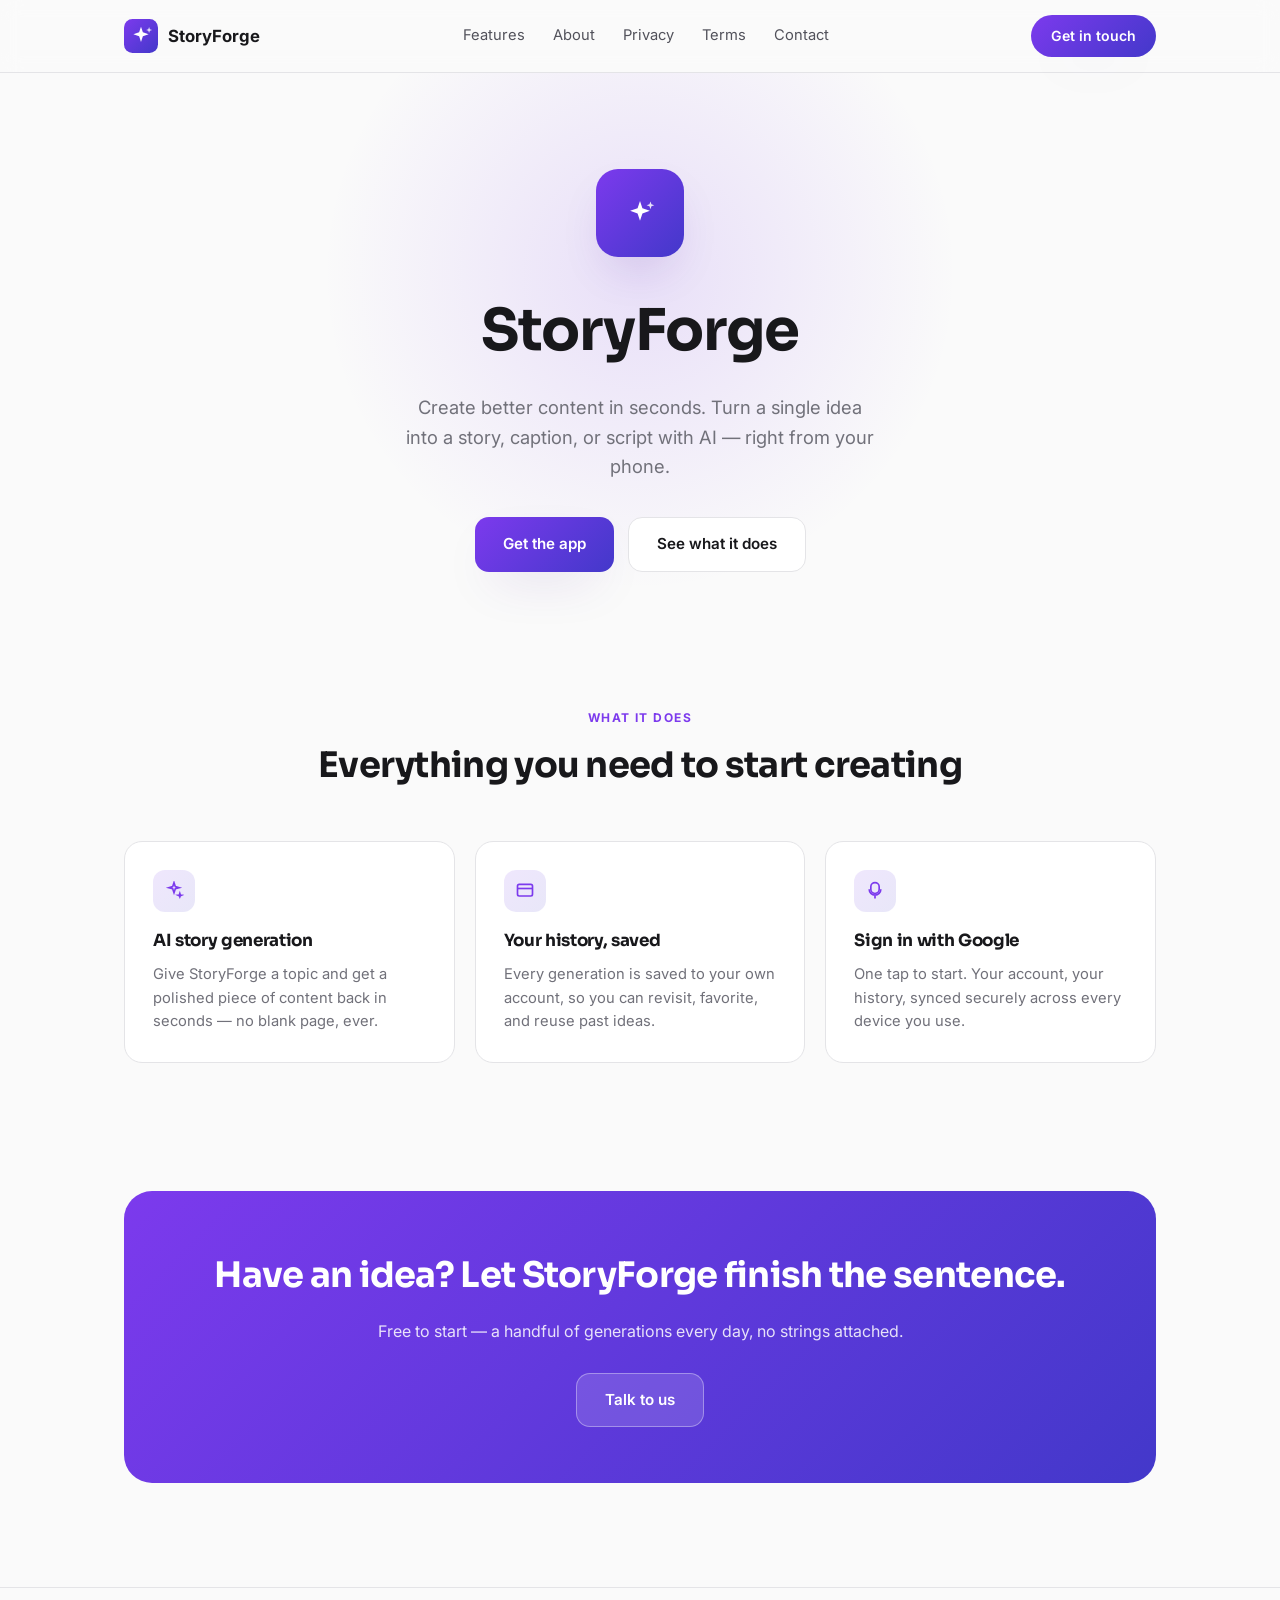
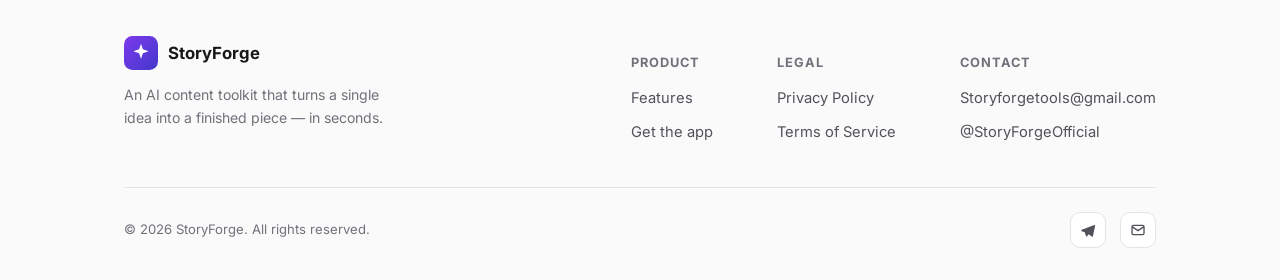
==== index.html @ c4079392 "Add files via upload" ====
<!DOCTYPE html>
<html lang="en">
<head>
<meta charset="UTF-8">
<meta name="viewport" content="width=device-width, initial-scale=1.0">
<title>StoryForge — Create better content in seconds</title>
<meta name="description" content="StoryForge is an AI-powered content toolkit. Generate stories, captions and ideas in seconds — sign in with Google and start creating.">
<link rel="icon" href="data:image/svg+xml,<svg xmlns=%22http://www.w3.org/2000/svg%22 viewBox=%220 0 24 24%22><rect width=%2224%22 height=%2224%22 rx=%226%22 fill=%22%237c3aed%22/></svg>">
<link rel="preconnect" href="https://fonts.googleapis.com">
<link href="https://fonts.googleapis.com/css2?family=Sora:wght@600;700;800&family=Inter:wght@400;500;600;700&display=swap" rel="stylesheet">
<link rel="stylesheet" href="style.css">
</head>
<body>

<nav class="nav">
  <div class="wrap">
    <a href="index.html" class="brand">
      <svg class="mark" viewBox="0 0 40 40" fill="none">
        <rect width="40" height="40" rx="10" fill="url(#g1)"/>
        <path d="M20 9l2.2 6.6L29 18l-6.8 2.4L20 27l-2.2-6.6L11 18l6.8-2.4L20 9z" fill="#fff"/>
        <path d="M29.5 9.5l.9 2.6 2.6.9-2.6.9-.9 2.6-.9-2.6-2.6-.9 2.6-.9.9-2.6z" fill="#fff" opacity="0.85"/>
        <defs>
          <linearGradient id="g1" x1="0" y1="0" x2="40" y2="40" gradientUnits="userSpaceOnUse">
            <stop stop-color="#7c3aed"/>
            <stop offset="1" stop-color="#4338ca"/>
          </linearGradient>
        </defs>
      </svg>
      StoryForge
    </a>
    <div class="nav-links">
      <a href="index.html#features">Features</a>
      <a href="index.html#about">About</a>
      <a href="privacy.html">Privacy</a>
      <a href="terms.html">Terms</a>
      <a href="contact.html">Contact</a>
    </div>
    <a href="contact.html" class="nav-cta">Get in touch</a>
  </div>
</nav>

<header class="hero">
  <div class="wrap">
    <div class="mark-hero">
      <svg viewBox="0 0 40 40" fill="none">
        <path d="M20 9l2.2 6.6L29 18l-6.8 2.4L20 27l-2.2-6.6L11 18l6.8-2.4L20 9z" fill="#fff"/>
        <path d="M29.5 9.5l.9 2.6 2.6.9-2.6.9-.9 2.6-.9-2.6-2.6-.9 2.6-.9.9-2.6z" fill="#fff" opacity="0.85"/>
      </svg>
    </div>
    <h1>StoryForge</h1>
    <p class="tagline">Create better content in seconds. Turn a single idea into a story, caption, or script with AI — right from your phone.</p>
    <div class="hero-actions">
      <a href="contact.html" class="btn btn-primary">Get the app</a>
      <a href="index.html#features" class="btn btn-ghost">See what it does</a>
    </div>
  </div>
</header>

<section class="section" id="features">
  <div class="wrap">
    <span class="section-label">What it does</span>
    <h2>Everything you need to start creating</h2>
    <div class="grid">
      <div class="card">
        <div class="icon">
          <svg width="20" height="20" viewBox="0 0 24 24" fill="none" stroke="currentColor" stroke-width="2"><path d="M12 2l1.6 4.8L18 8l-4.4 1.2L12 14l-1.6-4.8L6 8l4.4-1.2L12 2z"/><path d="M19 15l.6 1.8L21 17l-1.4.6L19 19l-.6-1.4L17 17l1.4-.2L19 15z"/></svg>
        </div>
        <h3>AI story generation</h3>
        <p>Give StoryForge a topic and get a polished piece of content back in seconds — no blank page, ever.</p>
      </div>
      <div class="card">
        <div class="icon">
          <svg width="20" height="20" viewBox="0 0 24 24" fill="none" stroke="currentColor" stroke-width="2"><rect x="3" y="4" width="18" height="14" rx="2"/><path d="M3 9h18"/></svg>
        </div>
        <h3>Your history, saved</h3>
        <p>Every generation is saved to your own account, so you can revisit, favorite, and reuse past ideas.</p>
      </div>
      <div class="card">
        <div class="icon">
          <svg width="20" height="20" viewBox="0 0 24 24" fill="none" stroke="currentColor" stroke-width="2"><path d="M12 2a5 5 0 015 5v3a5 5 0 01-10 0V7a5 5 0 015-5z"/><path d="M19 10a7 7 0 01-14 0M12 21v-4"/></svg>
        </div>
        <h3>Sign in with Google</h3>
        <p>One tap to start. Your account, your history, synced securely across every device you use.</p>
      </div>
    </div>
  </div>
</section>

<section class="section" id="about">
  <div class="wrap">
    <div class="cta-band">
      <h2>Have an idea? Let StoryForge finish the sentence.</h2>
      <p>Free to start — a handful of generations every day, no strings attached.</p>
      <a href="contact.html" class="btn btn-ghost">Talk to us</a>
    </div>
  </div>
</section>

<footer>
  <div class="wrap">
    <div class="footer-grid">
      <div class="footer-brand">
        <a href="index.html" class="brand">
          <svg class="mark" viewBox="0 0 40 40" fill="none">
            <rect width="40" height="40" rx="10" fill="url(#g2)"/>
            <path d="M20 9l2.2 6.6L29 18l-6.8 2.4L20 27l-2.2-6.6L11 18l6.8-2.4L20 9z" fill="#fff"/>
            <defs>
              <linearGradient id="g2" x1="0" y1="0" x2="40" y2="40" gradientUnits="userSpaceOnUse">
                <stop stop-color="#7c3aed"/>
                <stop offset="1" stop-color="#4338ca"/>
              </linearGradient>
            </defs>
          </svg>
          StoryForge
        </a>
        <p>An AI content toolkit that turns a single idea into a finished piece — in seconds.</p>
      </div>
      <div class="footer-links">
        <div class="footer-col">
          <h4>Product</h4>
          <a href="index.html#features">Features</a>
          <a href="contact.html">Get the app</a>
        </div>
        <div class="footer-col">
          <h4>Legal</h4>
          <a href="privacy.html">Privacy Policy</a>
          <a href="terms.html">Terms of Service</a>
        </div>
        <div class="footer-col">
          <h4>Contact</h4>
          <a href="mailto:Storyforgetools@gmail.com">Storyforgetools@gmail.com</a>
          <a href="https://t.me/StoryForgeOfficial" target="_blank" rel="noopener">@StoryForgeOfficial</a>
        </div>
      </div>
    </div>
    <div class="footer-bottom">
      <span>© 2026 StoryForge. All rights reserved.</span>
      <div class="socials">
        <a href="https://t.me/StoryForgeOfficial" target="_blank" rel="noopener" aria-label="Telegram">
          <svg width="16" height="16" viewBox="0 0 24 24" fill="currentColor"><path d="M21.5 4.5l-19 7.3c-.9.35-.88 1.65.03 1.96l4.6 1.55 1.8 5.7c.24.75 1.2.95 1.7.35l2.4-2.85 4.55 3.35c.7.5 1.7.13 1.9-.72l3.1-15.1c.2-1-.9-1.8-1.98-1.4z"/></svg>
        </a>
        <a href="mailto:Storyforgetools@gmail.com" aria-label="Email">
          <svg width="16" height="16" viewBox="0 0 24 24" fill="none" stroke="currentColor" stroke-width="2"><rect x="3" y="5" width="18" height="14" rx="2"/><path d="M3 7l9 6 9-6"/></svg>
        </a>
      </div>
    </div>
  </div>
</footer>

</body>
</html>
---- style.css ----
:root {
  --violet-600: #7c3aed;
  --violet-500: #8b5cf6;
  --indigo-700: #4338ca;
  --ink: #18181b;
  --ink-soft: #52525b;
  --muted: #71717a;
  --bg: #fafafa;
  --card: #ffffff;
  --line: #e4e4e7;
  --gradient: linear-gradient(135deg, var(--violet-600) 0%, var(--indigo-700) 100%);
  --radius-lg: 28px;
  --radius-md: 18px;
  --radius-sm: 12px;
  --shadow: 0 20px 50px -20px rgba(76, 29, 149, 0.25);
}

* { box-sizing: border-box; }

html { scroll-behavior: smooth; }

body {
  margin: 0;
  background: var(--bg);
  color: var(--ink);
  font-family: 'Inter', -apple-system, BlinkMacSystemFont, sans-serif;
  line-height: 1.6;
  -webkit-font-smoothing: antialiased;
}

h1, h2, h3, .display {
  font-family: 'Sora', 'Inter', sans-serif;
  font-weight: 700;
  letter-spacing: -0.02em;
  margin: 0;
}

a { color: inherit; text-decoration: none; }

img, svg { display: block; max-width: 100%; }

.wrap {
  max-width: 1080px;
  margin: 0 auto;
  padding: 0 24px;
}

/* Nav */
.nav {
  position: sticky;
  top: 0;
  z-index: 50;
  background: rgba(250, 250, 250, 0.82);
  backdrop-filter: blur(10px);
  border-bottom: 1px solid var(--line);
}
.nav .wrap {
  display: flex;
  align-items: center;
  justify-content: space-between;
  height: 72px;
}
.brand {
  display: flex;
  align-items: center;
  gap: 10px;
  font-weight: 700;
  font-size: 1.05rem;
}
.brand .mark { width: 34px; height: 34px; }
.nav-links {
  display: flex;
  gap: 28px;
  font-size: 0.92rem;
  color: var(--ink-soft);
}
.nav-links a:hover { color: var(--violet-600); }
.nav-cta {
  padding: 10px 20px;
  border-radius: 999px;
  background: var(--gradient);
  color: #fff !important;
  font-size: 0.88rem;
  font-weight: 600;
  box-shadow: var(--shadow);
  transition: transform 0.2s ease;
}
.nav-cta:hover { transform: translateY(-1px); }

.menu-toggle { display: none; }

/* Hero */
.hero {
  padding: 96px 0 72px;
  text-align: center;
  position: relative;
  overflow: hidden;
}
.hero::before {
  content: "";
  position: absolute;
  top: -120px;
  left: 50%;
  transform: translateX(-50%);
  width: 640px;
  height: 640px;
  background: radial-gradient(circle, rgba(124,58,237,0.14) 0%, rgba(124,58,237,0) 70%);
  z-index: -1;
}
.mark-hero {
  width: 88px;
  height: 88px;
  margin: 0 auto 28px;
  border-radius: 22px;
  background: var(--gradient);
  display: flex;
  align-items: center;
  justify-content: center;
  box-shadow: var(--shadow);
  animation: float 5s ease-in-out infinite;
}
@keyframes float {
  0%, 100% { transform: translateY(0); }
  50% { transform: translateY(-8px); }
}
.mark-hero svg { width: 44px; height: 44px; }

.hero h1 {
  font-size: clamp(2.4rem, 5vw, 3.6rem);
  margin-bottom: 16px;
}
.hero .tagline {
  color: var(--muted);
  font-size: 1.15rem;
  max-width: 480px;
  margin: 0 auto 36px;
}
.hero-actions {
  display: flex;
  gap: 14px;
  justify-content: center;
  flex-wrap: wrap;
}
.btn {
  padding: 14px 28px;
  border-radius: 14px;
  font-weight: 600;
  font-size: 0.95rem;
  display: inline-flex;
  align-items: center;
  gap: 8px;
  transition: transform 0.2s ease, box-shadow 0.2s ease;
}
.btn-primary {
  background: var(--gradient);
  color: #fff;
  box-shadow: var(--shadow);
}
.btn-primary:hover { transform: translateY(-2px); }
.btn-ghost {
  background: var(--card);
  border: 1px solid var(--line);
  color: var(--ink);
}
.btn-ghost:hover { border-color: var(--violet-500); color: var(--violet-600); }

/* Features */
.section { padding: 64px 0; }
.section-label {
  text-transform: uppercase;
  letter-spacing: 0.12em;
  font-size: 0.75rem;
  color: var(--violet-600);
  font-weight: 700;
  margin-bottom: 10px;
  display: block;
  text-align: center;
}
.section h2 {
  text-align: center;
  font-size: clamp(1.6rem, 3vw, 2.2rem);
  margin-bottom: 48px;
}
.grid {
  display: grid;
  grid-template-columns: repeat(3, 1fr);
  gap: 20px;
}
.card {
  background: var(--card);
  border: 1px solid var(--line);
  border-radius: var(--radius-md);
  padding: 28px;
  transition: transform 0.25s ease, box-shadow 0.25s ease;
}
.card:hover {
  transform: translateY(-4px);
  box-shadow: var(--shadow);
}
.card .icon {
  width: 42px;
  height: 42px;
  border-radius: 12px;
  background: linear-gradient(135deg, rgba(124,58,237,0.12), rgba(67,56,202,0.12));
  display: flex;
  align-items: center;
  justify-content: center;
  margin-bottom: 16px;
  color: var(--violet-600);
}
.card h3 { font-size: 1.05rem; margin-bottom: 8px; }
.card p { color: var(--muted); font-size: 0.92rem; margin: 0; }

/* CTA band */
.cta-band {
  background: var(--gradient);
  border-radius: var(--radius-lg);
  padding: 56px 40px;
  text-align: center;
  color: #fff;
  margin: 0 auto;
}
.cta-band h2 { color: #fff; margin-bottom: 12px; }
.cta-band p { color: rgba(255,255,255,0.85); margin-bottom: 28px; }
.cta-band .btn-ghost {
  background: rgba(255,255,255,0.14);
  border: 1px solid rgba(255,255,255,0.35);
  color: #fff;
}
.cta-band .btn-ghost:hover { border-color: #fff; color: #fff; }

/* Footer */
footer {
  border-top: 1px solid var(--line);
  padding: 48px 0 32px;
  margin-top: 40px;
}
.footer-grid {
  display: flex;
  justify-content: space-between;
  flex-wrap: wrap;
  gap: 32px;
  margin-bottom: 32px;
}
.footer-brand .brand { margin-bottom: 10px; }
.footer-brand p { color: var(--muted); font-size: 0.88rem; max-width: 280px; }
.footer-links {
  display: flex;
  gap: 64px;
  flex-wrap: wrap;
}
.footer-col h4 {
  font-size: 0.8rem;
  text-transform: uppercase;
  letter-spacing: 0.08em;
  color: var(--muted);
  margin-bottom: 14px;
}
.footer-col a {
  display: block;
  font-size: 0.92rem;
  color: var(--ink-soft);
  margin-bottom: 10px;
}
.footer-col a:hover { color: var(--violet-600); }
.footer-bottom {
  display: flex;
  justify-content: space-between;
  align-items: center;
  flex-wrap: wrap;
  gap: 12px;
  padding-top: 24px;
  border-top: 1px solid var(--line);
  font-size: 0.82rem;
  color: var(--muted);
}
.socials { display: flex; gap: 14px; }
.socials a {
  width: 36px;
  height: 36px;
  border-radius: 10px;
  background: var(--card);
  border: 1px solid var(--line);
  display: flex;
  align-items: center;
  justify-content: center;
  color: var(--ink-soft);
}
.socials a:hover { color: var(--violet-600); border-color: var(--violet-500); }

/* Legal pages */
.legal {
  max-width: 760px;
  margin: 0 auto;
  padding: 64px 24px 96px;
}
.legal .eyebrow {
  color: var(--violet-600);
  font-weight: 700;
  font-size: 0.8rem;
  text-transform: uppercase;
  letter-spacing: 0.1em;
}
.legal h1 { margin: 12px 0 6px; font-size: 2.1rem; }
.legal .updated { color: var(--muted); font-size: 0.88rem; margin-bottom: 40px; }
.legal h2 {
  font-size: 1.15rem;
  margin-top: 40px;
  margin-bottom: 12px;
  text-align: left;
}
.legal p, .legal li { color: var(--ink-soft); font-size: 0.96rem; }
.legal ul { padding-left: 20px; }
.legal li { margin-bottom: 8px; }
.legal a.inline { color: var(--violet-600); font-weight: 600; }
.legal a.inline:hover { text-decoration: underline; }

/* Contact page */
.contact-grid {
  display: grid;
  grid-template-columns: repeat(2, 1fr);
  gap: 20px;
  max-width: 640px;
  margin: 0 auto;
}
.contact-card {
  background: var(--card);
  border: 1px solid var(--line);
  border-radius: var(--radius-md);
  padding: 32px 24px;
  text-align: center;
  transition: transform 0.25s ease, box-shadow 0.25s ease;
}
.contact-card:hover { transform: translateY(-4px); box-shadow: var(--shadow); }
.contact-card .icon {
  width: 52px; height: 52px;
  margin: 0 auto 16px;
  border-radius: 14px;
  background: var(--gradient);
  display: flex; align-items: center; justify-content: center;
  color: #fff;
}
.contact-card h3 { margin-bottom: 6px; font-size: 1rem; }
.contact-card p { color: var(--muted); font-size: 0.88rem; margin-bottom: 4px; }

@media (max-width: 860px) {
  .grid { grid-template-columns: 1fr; }
  .nav-links { display: none; }
  .footer-grid { flex-direction: column; }
  .contact-grid { grid-template-columns: 1fr; }
}
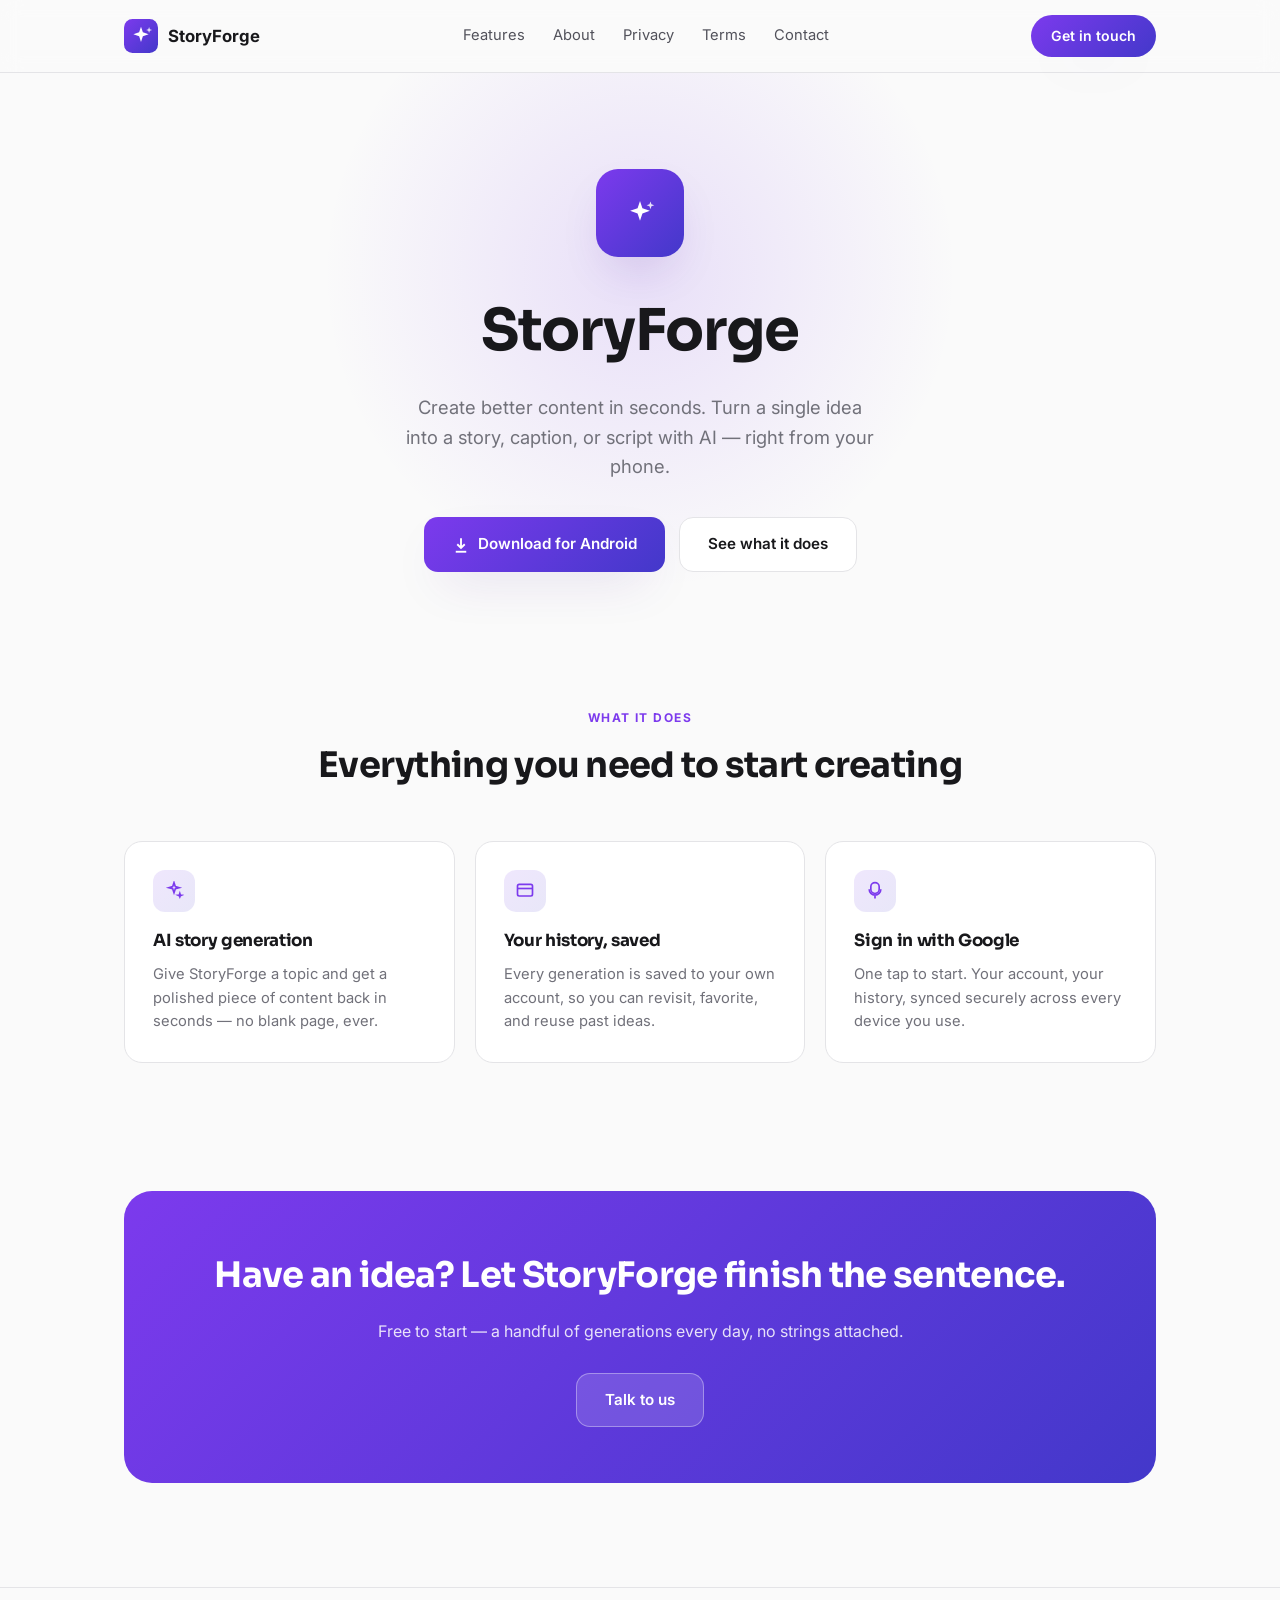
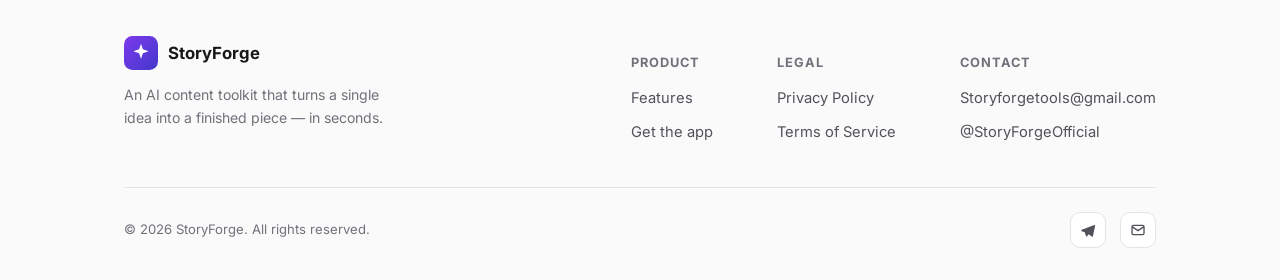
==== commit fa439b55: "Update download link for Android app" ====
--- a/index.html
+++ b/index.html
@@ -50,7 +50,10 @@
     <h1>StoryForge</h1>
     <p class="tagline">Create better content in seconds. Turn a single idea into a story, caption, or script with AI — right from your phone.</p>
     <div class="hero-actions">
-      <a href="contact.html" class="btn btn-primary">Get the app</a>
+      <a href="https://github.com/soomple/storyforge/releases/download/v1.0/StoryForge.apk" class="btn btn-primary" download>
+        <svg width="18" height="18" viewBox="0 0 24 24" fill="none" stroke="currentColor" stroke-width="2.5"><path d="M12 3v13M7 11l5 5 5-5"/><path d="M5 21h14"/></svg>
+        Download for Android
+      </a>
       <a href="index.html#features" class="btn btn-ghost">See what it does</a>
     </div>
   </div>
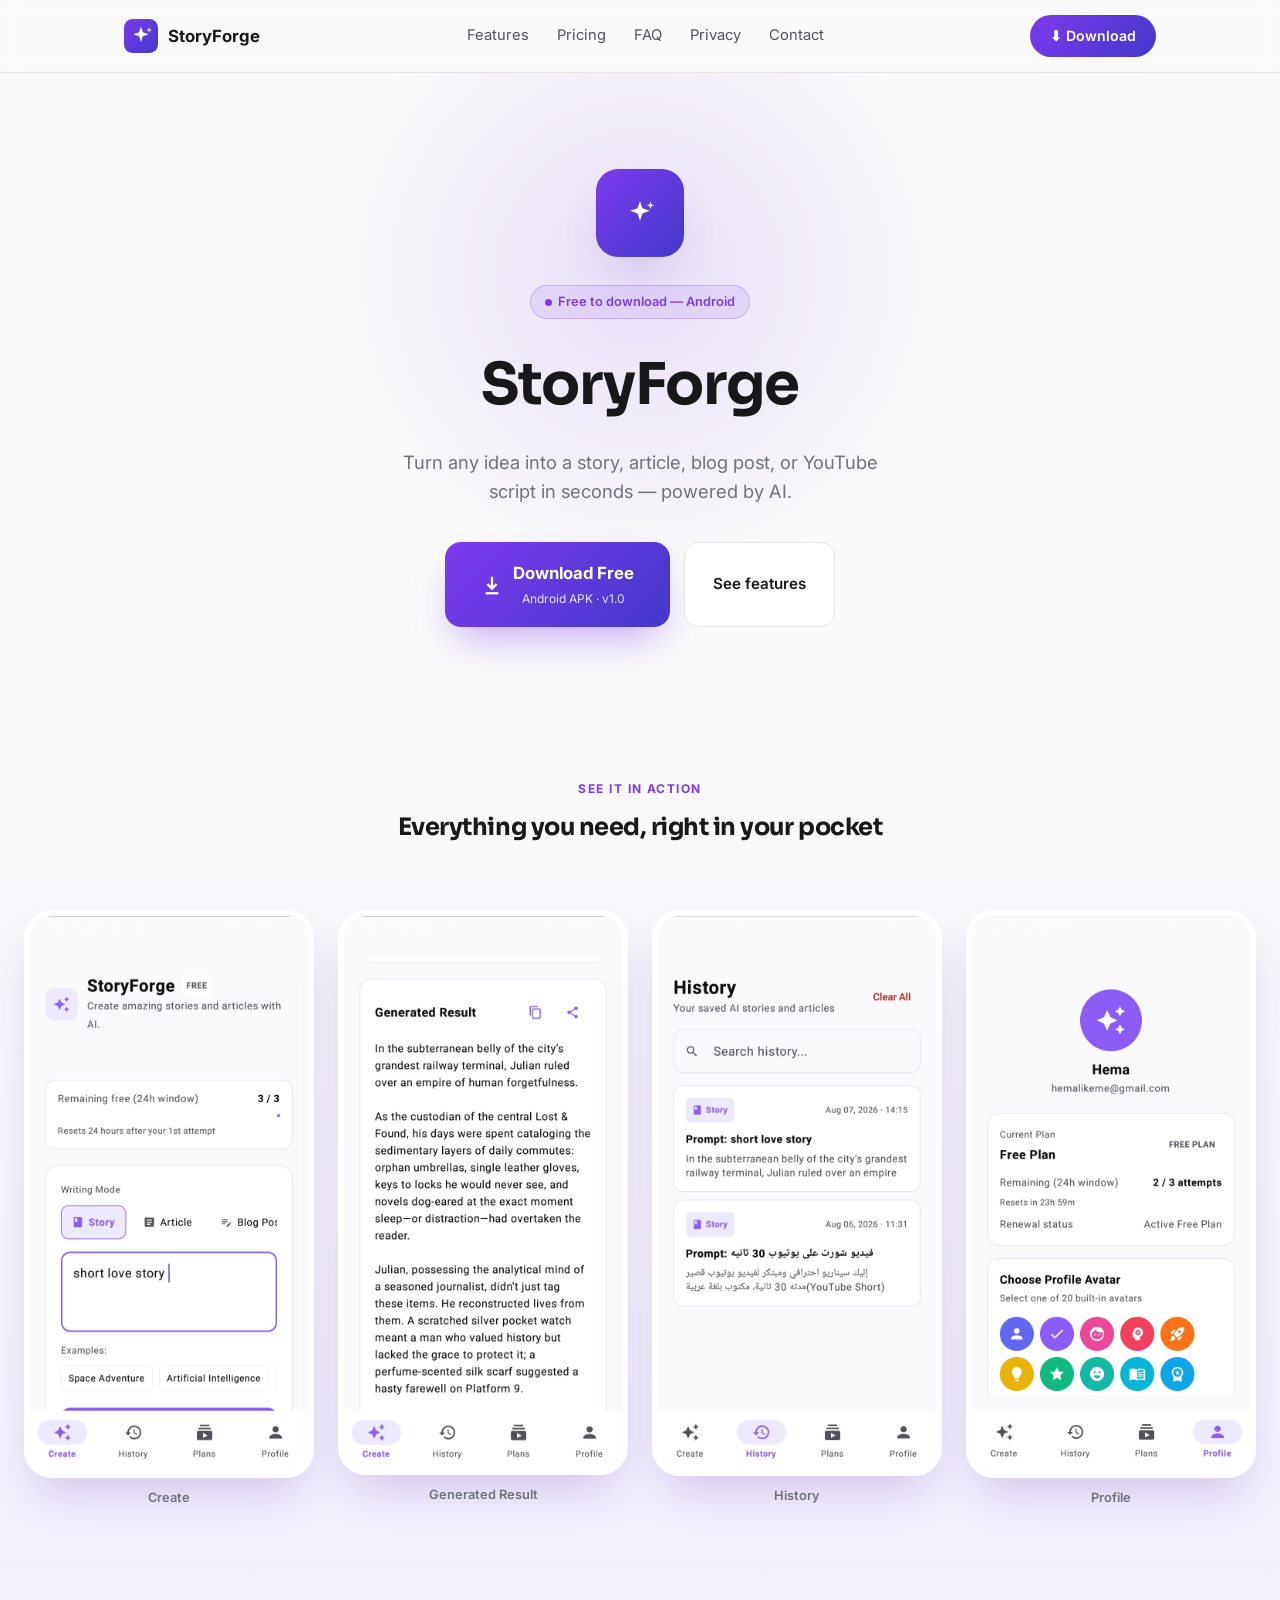
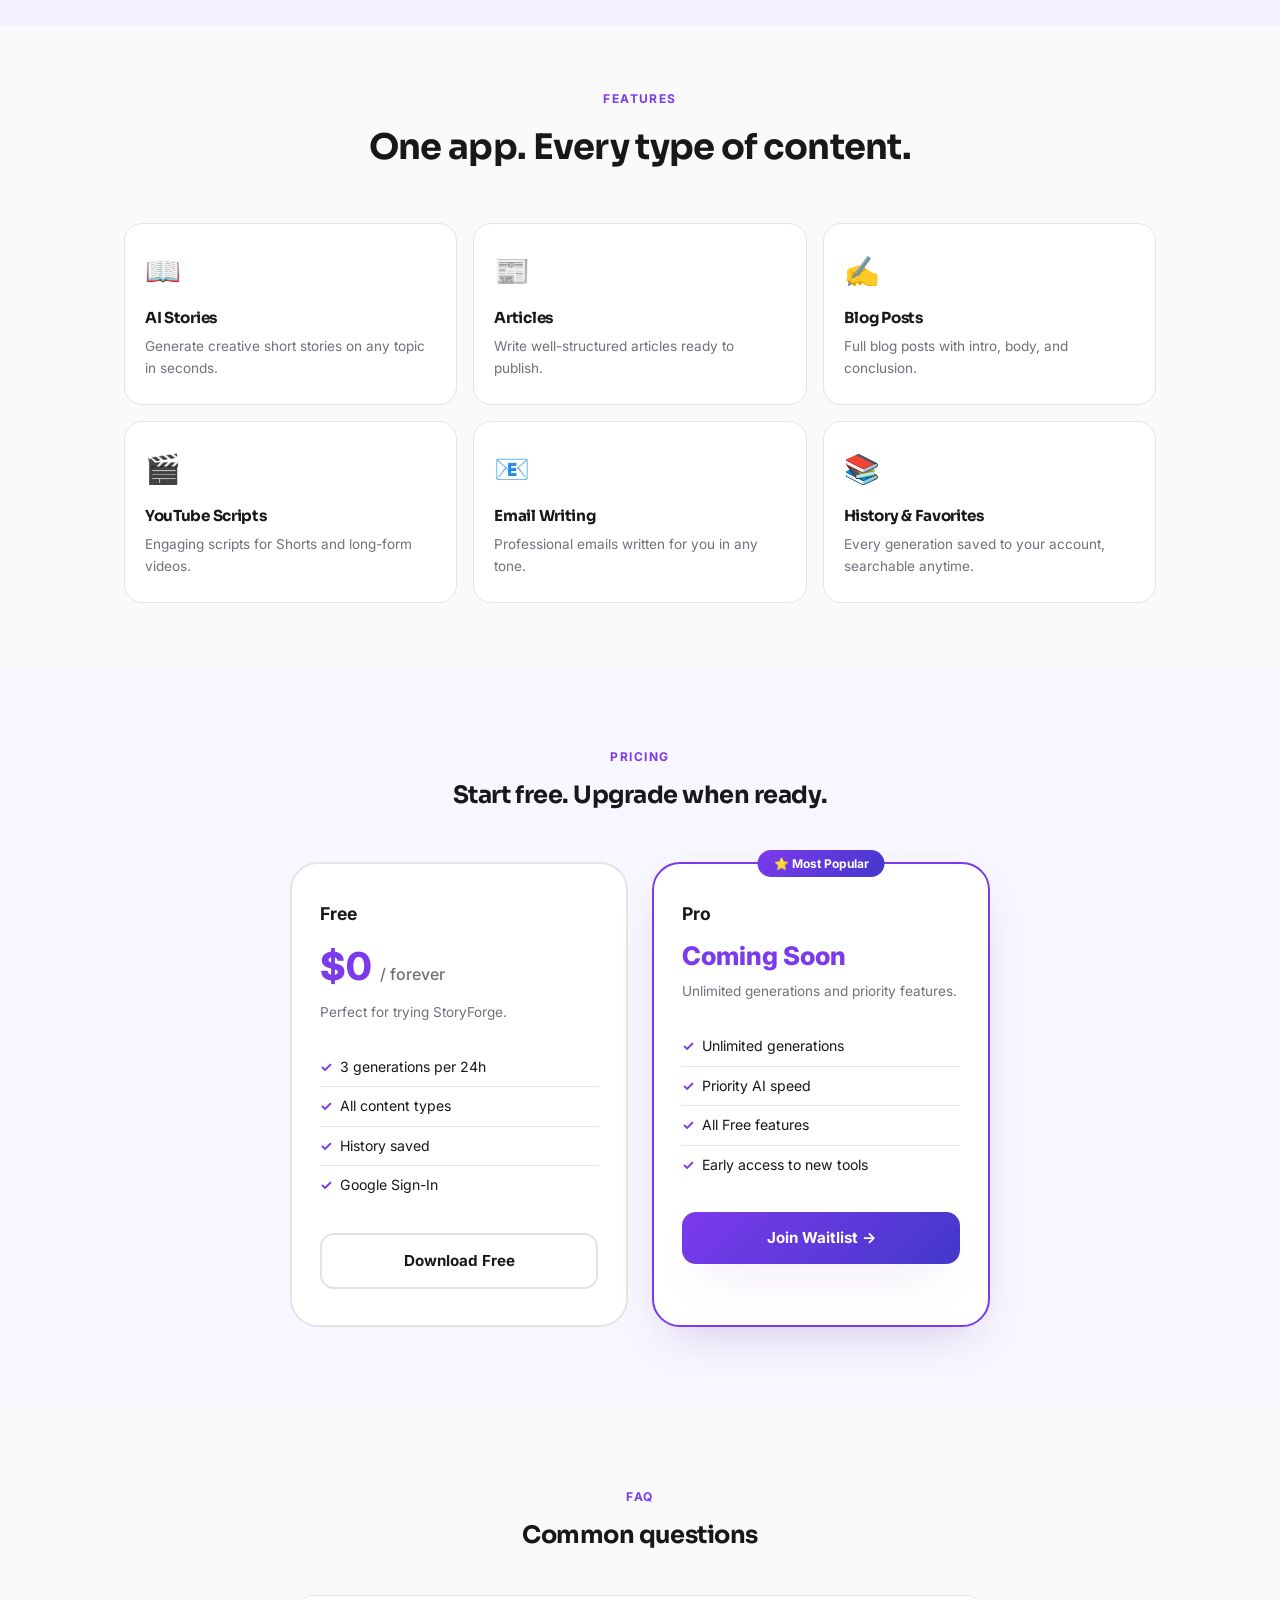
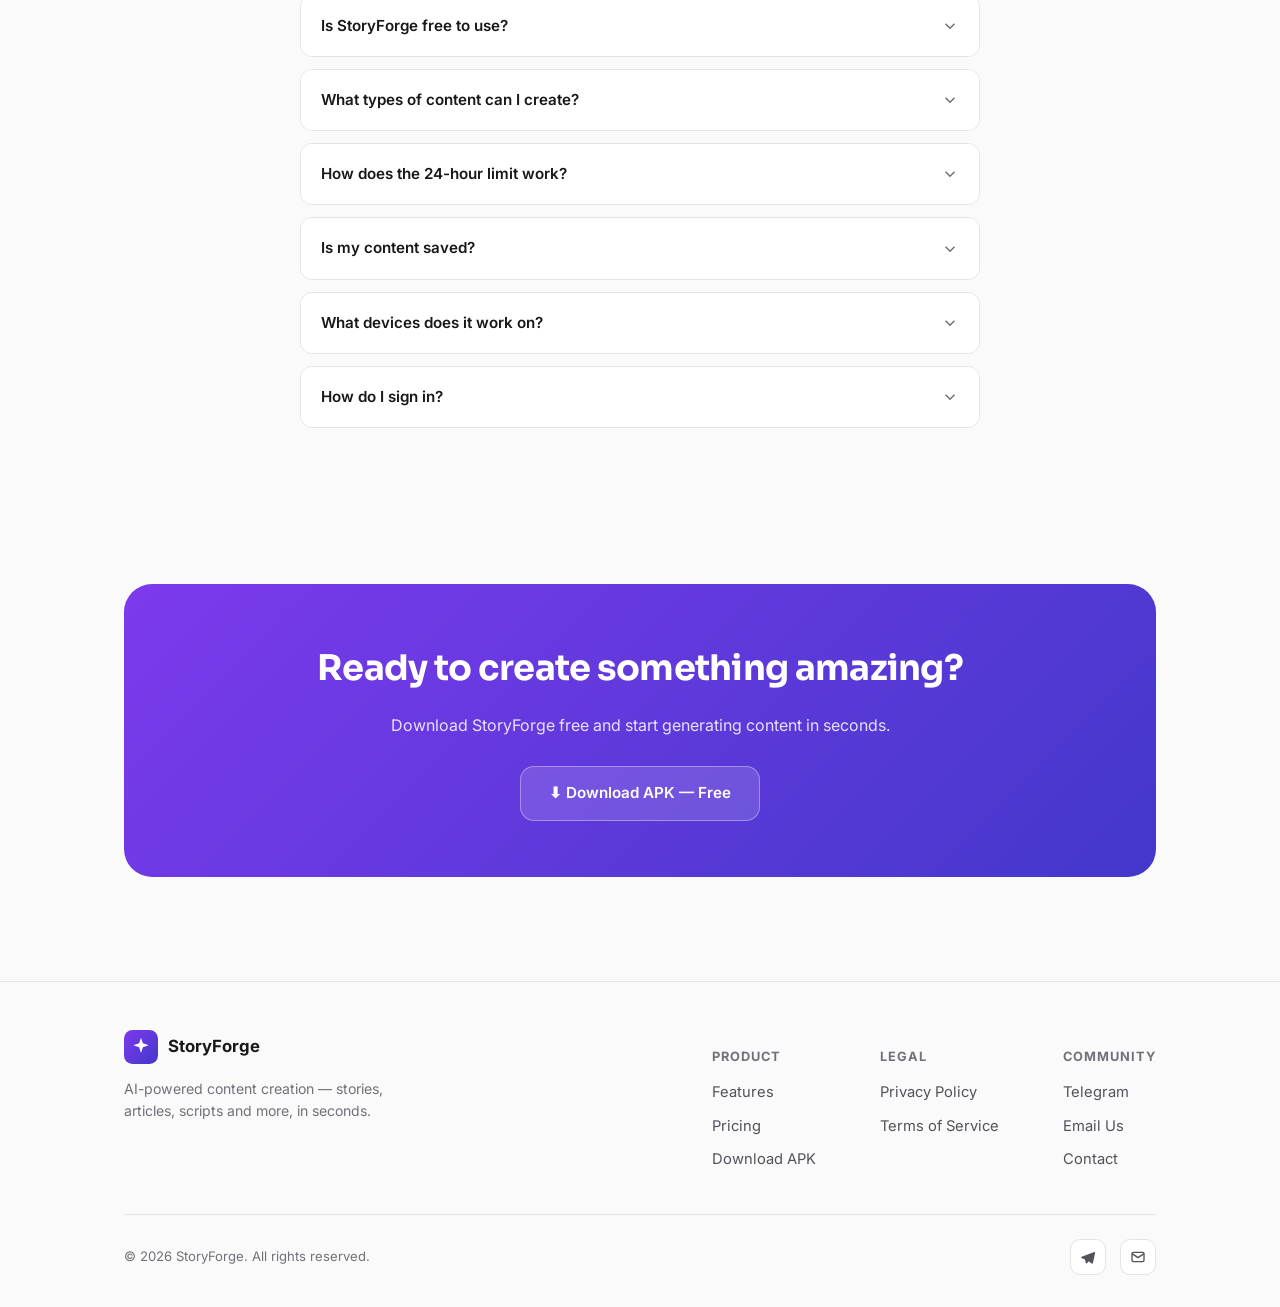
==== commit 3c3fa682: "Update index.html with new content and styles" ====
--- a/index.html
+++ b/index.html
@@ -4,41 +4,236 @@
 <meta charset="UTF-8">
 <meta name="viewport" content="width=device-width, initial-scale=1.0">
 <title>StoryForge — Create better content in seconds</title>
-<meta name="description" content="StoryForge is an AI-powered content toolkit. Generate stories, captions and ideas in seconds — sign in with Google and start creating.">
+<meta name="description" content="StoryForge is an AI-powered content toolkit. Generate stories, articles, blog posts, YouTube scripts and more in seconds.">
 <link rel="icon" href="data:image/svg+xml,<svg xmlns=%22http://www.w3.org/2000/svg%22 viewBox=%220 0 24 24%22><rect width=%2224%22 height=%2224%22 rx=%226%22 fill=%22%237c3aed%22/></svg>">
 <link rel="preconnect" href="https://fonts.googleapis.com">
 <link href="https://fonts.googleapis.com/css2?family=Sora:wght@600;700;800&family=Inter:wght@400;500;600;700&display=swap" rel="stylesheet">
 <link rel="stylesheet" href="style.css">
+<style>
+/* === HERO BADGE === */
+.hero-badge {
+  display: inline-flex;
+  align-items: center;
+  gap: 6px;
+  background: rgba(124,58,237,0.1);
+  border: 1px solid rgba(124,58,237,0.25);
+  border-radius: 999px;
+  padding: 6px 14px;
+  font-size: 0.8rem;
+  font-weight: 600;
+  color: var(--violet-600);
+  margin-bottom: 20px;
+}
+.hero-badge span { width:7px;height:7px;border-radius:50%;background:var(--violet-600);animation:pulse 2s infinite; }
+@keyframes pulse { 0%,100%{opacity:1}50%{opacity:.4} }
+
+/* === DOWNLOAD BTN === */
+.btn-download {
+  background: var(--gradient);
+  color: #fff;
+  padding: 18px 36px;
+  border-radius: 16px;
+  font-size: 1.05rem;
+  font-weight: 700;
+  display: inline-flex;
+  align-items: center;
+  gap: 10px;
+  box-shadow: 0 20px 40px -12px rgba(124,58,237,0.45);
+  transition: transform 0.2s, box-shadow 0.2s;
+}
+.btn-download:hover { transform: translateY(-3px); box-shadow: 0 28px 48px -12px rgba(124,58,237,0.5); }
+.btn-download small { font-size:0.75rem; font-weight:400; opacity:0.85; display:block; margin-top:2px; }
+
+/* === SCREENSHOTS === */
+.screenshots {
+  padding: 80px 0;
+  background: linear-gradient(180deg, #fafafa 0%, #f3f0ff 100%);
+}
+.screenshots h2 { text-align:center; margin-bottom: 48px; }
+.screens-row {
+  display: flex;
+  gap: 24px;
+  justify-content: center;
+  overflow-x: auto;
+  padding: 16px 24px 24px;
+  scrollbar-width: none;
+}
+.screens-row::-webkit-scrollbar { display:none; }
+.screen-frame {
+  flex: 0 0 200px;
+  border-radius: 28px;
+  overflow: hidden;
+  box-shadow: 0 24px 48px -12px rgba(76,29,149,0.22);
+  border: 6px solid #fff;
+  transition: transform 0.3s;
+}
+.screen-frame:hover { transform: translateY(-8px) scale(1.02); }
+.screen-frame img { width:100%; display:block; }
+.screen-label {
+  text-align:center;
+  font-size:0.8rem;
+  color:var(--muted);
+  margin-top:10px;
+  font-weight:600;
+}
+
+/* === FEATURES === */
+.features-grid {
+  display: grid;
+  grid-template-columns: repeat(3,1fr);
+  gap: 16px;
+}
+.feat-card {
+  background: var(--card);
+  border: 1px solid var(--line);
+  border-radius: var(--radius-md);
+  padding: 24px 20px;
+  transition: transform 0.25s, box-shadow 0.25s;
+}
+.feat-card:hover { transform:translateY(-4px); box-shadow: var(--shadow); }
+.feat-icon {
+  font-size: 1.8rem;
+  margin-bottom: 12px;
+}
+.feat-card h3 { font-size:0.95rem; margin-bottom:6px; }
+.feat-card p { font-size:0.85rem; color:var(--muted); margin:0; }
+
+/* === PRICING === */
+.pricing { padding: 80px 0; background: #f8f7ff; }
+.pricing-grid {
+  display: grid;
+  grid-template-columns: repeat(2,1fr);
+  gap: 24px;
+  max-width: 700px;
+  margin: 0 auto;
+}
+.price-card {
+  background: var(--card);
+  border: 2px solid var(--line);
+  border-radius: var(--radius-lg);
+  padding: 36px 28px;
+  position: relative;
+}
+.price-card.pro {
+  border-color: var(--violet-600);
+  box-shadow: var(--shadow);
+}
+.price-badge {
+  position: absolute;
+  top: -14px;
+  left: 50%;
+  transform: translateX(-50%);
+  background: var(--gradient);
+  color: #fff;
+  font-size: 0.75rem;
+  font-weight: 700;
+  padding: 4px 16px;
+  border-radius: 999px;
+}
+.price-name { font-size:1.1rem; font-weight:700; margin-bottom:8px; }
+.price-amount { font-size:2.4rem; font-weight:800; color:var(--violet-600); margin-bottom:4px; }
+.price-amount span { font-size:1rem; font-weight:500; color:var(--muted); }
+.price-desc { font-size:0.85rem; color:var(--muted); margin-bottom:24px; }
+.price-features { list-style:none; padding:0; margin:0 0 28px; }
+.price-features li {
+  font-size:0.88rem;
+  padding: 8px 0;
+  border-bottom: 1px solid var(--line);
+  display:flex;
+  align-items:center;
+  gap:8px;
+}
+.price-features li:last-child { border:none; }
+.check { color: var(--violet-600); font-weight:700; }
+.price-btn {
+  display:block;
+  text-align:center;
+  padding: 14px;
+  border-radius: 14px;
+  font-weight:700;
+  font-size:0.95rem;
+  transition: transform 0.2s;
+}
+.price-btn:hover { transform:translateY(-2px); }
+.price-btn-free {
+  border: 2px solid var(--line);
+  color: var(--ink);
+}
+.price-btn-pro {
+  background: var(--gradient);
+  color: #fff;
+  box-shadow: var(--shadow);
+}
+
+/* === FAQ === */
+.faq { padding: 80px 0; }
+.faq-list { max-width: 680px; margin: 0 auto; }
+.faq-item {
+  border: 1px solid var(--line);
+  border-radius: var(--radius-sm);
+  margin-bottom: 12px;
+  overflow: hidden;
+}
+.faq-q {
+  padding: 18px 20px;
+  font-weight: 600;
+  font-size: 0.95rem;
+  cursor: pointer;
+  display:flex;
+  justify-content:space-between;
+  align-items:center;
+  background: var(--card);
+}
+.faq-q:hover { background: #f8f7ff; }
+.faq-a {
+  padding: 0 20px 18px;
+  font-size:0.88rem;
+  color:var(--muted);
+  background: var(--card);
+  display:none;
+}
+.faq-item.open .faq-a { display:block; }
+.faq-item.open .faq-arrow { transform: rotate(180deg); }
+.faq-arrow { transition: transform 0.25s; color: var(--muted); }
+
+@media(max-width:860px){
+  .features-grid { grid-template-columns:repeat(2,1fr); }
+  .pricing-grid { grid-template-columns:1fr; }
+  .screens-row { gap:16px; }
+  .screen-frame { flex:0 0 160px; }
+}
+@media(max-width:560px){
+  .features-grid { grid-template-columns:1fr; }
+  .screen-frame { flex:0 0 140px; }
+}
+</style>
 </head>
 <body>
 
+<!-- NAV -->
 <nav class="nav">
   <div class="wrap">
     <a href="index.html" class="brand">
       <svg class="mark" viewBox="0 0 40 40" fill="none">
-        <rect width="40" height="40" rx="10" fill="url(#g1)"/>
+        <rect width="40" height="40" rx="10" fill="url(#gnav)"/>
         <path d="M20 9l2.2 6.6L29 18l-6.8 2.4L20 27l-2.2-6.6L11 18l6.8-2.4L20 9z" fill="#fff"/>
         <path d="M29.5 9.5l.9 2.6 2.6.9-2.6.9-.9 2.6-.9-2.6-2.6-.9 2.6-.9.9-2.6z" fill="#fff" opacity="0.85"/>
-        <defs>
-          <linearGradient id="g1" x1="0" y1="0" x2="40" y2="40" gradientUnits="userSpaceOnUse">
-            <stop stop-color="#7c3aed"/>
-            <stop offset="1" stop-color="#4338ca"/>
-          </linearGradient>
-        </defs>
+        <defs><linearGradient id="gnav" x1="0" y1="0" x2="40" y2="40" gradientUnits="userSpaceOnUse"><stop stop-color="#7c3aed"/><stop offset="1" stop-color="#4338ca"/></linearGradient></defs>
       </svg>
       StoryForge
     </a>
     <div class="nav-links">
-      <a href="index.html#features">Features</a>
-      <a href="index.html#about">About</a>
+      <a href="#features">Features</a>
+      <a href="#pricing">Pricing</a>
+      <a href="#faq">FAQ</a>
       <a href="privacy.html">Privacy</a>
-      <a href="terms.html">Terms</a>
       <a href="contact.html">Contact</a>
     </div>
-    <a href="contact.html" class="nav-cta">Get in touch</a>
+    <a href="https://github.com/soomple/storyforge/releases/download/v1.0/StoryForge.apk" class="nav-cta" download>⬇ Download</a>
   </div>
 </nav>
 
+<!-- HERO -->
 <header class="hero">
   <div class="wrap">
     <div class="mark-hero">
@@ -47,82 +242,186 @@
         <path d="M29.5 9.5l.9 2.6 2.6.9-2.6.9-.9 2.6-.9-2.6-2.6-.9 2.6-.9.9-2.6z" fill="#fff" opacity="0.85"/>
       </svg>
     </div>
+    <div class="hero-badge"><span></span> Free to download — Android</div>
     <h1>StoryForge</h1>
-    <p class="tagline">Create better content in seconds. Turn a single idea into a story, caption, or script with AI — right from your phone.</p>
+    <p class="tagline">Turn any idea into a story, article, blog post, or YouTube script in seconds — powered by AI.</p>
     <div class="hero-actions">
-      <a href="https://github.com/soomple/storyforge/releases/download/v1.0/StoryForge.apk" class="btn btn-primary" download>
-        <svg width="18" height="18" viewBox="0 0 24 24" fill="none" stroke="currentColor" stroke-width="2.5"><path d="M12 3v13M7 11l5 5 5-5"/><path d="M5 21h14"/></svg>
-        Download for Android
+      <a href="https://github.com/soomple/storyforge/releases/download/v1.0/StoryForge.apk" class="btn-download" download>
+        <svg width="22" height="22" viewBox="0 0 24 24" fill="none" stroke="currentColor" stroke-width="2.5"><path d="M12 3v13M7 11l5 5 5-5"/><path d="M5 21h14"/></svg>
+        <div>Download Free<small>Android APK · v1.0</small></div>
       </a>
-      <a href="index.html#features" class="btn btn-ghost">See what it does</a>
+      <a href="#features" class="btn btn-ghost">See features</a>
     </div>
   </div>
 </header>
 
+<!-- SCREENSHOTS -->
+<section class="screenshots">
+  <div class="wrap">
+    <span class="section-label">See it in action</span>
+    <h2>Everything you need, right in your pocket</h2>
+  </div>
+  <div class="screens-row">
+    <div>
+      <div class="screen-frame"><img src="screen1.jpg" alt="StoryForge Create screen" loading="lazy"></div>
+      <p class="screen-label">Create</p>
+    </div>
+    <div>
+      <div class="screen-frame"><img src="screen2.jpg" alt="StoryForge Result screen" loading="lazy"></div>
+      <p class="screen-label">Generated Result</p>
+    </div>
+    <div>
+      <div class="screen-frame"><img src="screen3.jpg" alt="StoryForge History screen" loading="lazy"></div>
+      <p class="screen-label">History</p>
+    </div>
+    <div>
+      <div class="screen-frame"><img src="screen4.jpg" alt="StoryForge Profile screen" loading="lazy"></div>
+      <p class="screen-label">Profile</p>
+    </div>
+  </div>
+</section>
+
+<!-- FEATURES -->
 <section class="section" id="features">
   <div class="wrap">
-    <span class="section-label">What it does</span>
-    <h2>Everything you need to start creating</h2>
-    <div class="grid">
-      <div class="card">
-        <div class="icon">
-          <svg width="20" height="20" viewBox="0 0 24 24" fill="none" stroke="currentColor" stroke-width="2"><path d="M12 2l1.6 4.8L18 8l-4.4 1.2L12 14l-1.6-4.8L6 8l4.4-1.2L12 2z"/><path d="M19 15l.6 1.8L21 17l-1.4.6L19 19l-.6-1.4L17 17l1.4-.2L19 15z"/></svg>
-        </div>
-        <h3>AI story generation</h3>
-        <p>Give StoryForge a topic and get a polished piece of content back in seconds — no blank page, ever.</p>
-      </div>
-      <div class="card">
-        <div class="icon">
-          <svg width="20" height="20" viewBox="0 0 24 24" fill="none" stroke="currentColor" stroke-width="2"><rect x="3" y="4" width="18" height="14" rx="2"/><path d="M3 9h18"/></svg>
-        </div>
-        <h3>Your history, saved</h3>
-        <p>Every generation is saved to your own account, so you can revisit, favorite, and reuse past ideas.</p>
-      </div>
-      <div class="card">
-        <div class="icon">
-          <svg width="20" height="20" viewBox="0 0 24 24" fill="none" stroke="currentColor" stroke-width="2"><path d="M12 2a5 5 0 015 5v3a5 5 0 01-10 0V7a5 5 0 015-5z"/><path d="M19 10a7 7 0 01-14 0M12 21v-4"/></svg>
-        </div>
-        <h3>Sign in with Google</h3>
-        <p>One tap to start. Your account, your history, synced securely across every device you use.</p>
+    <span class="section-label">Features</span>
+    <h2>One app. Every type of content.</h2>
+    <div class="features-grid">
+      <div class="feat-card">
+        <div class="feat-icon">📖</div>
+        <h3>AI Stories</h3>
+        <p>Generate creative short stories on any topic in seconds.</p>
+      </div>
+      <div class="feat-card">
+        <div class="feat-icon">📰</div>
+        <h3>Articles</h3>
+        <p>Write well-structured articles ready to publish.</p>
+      </div>
+      <div class="feat-card">
+        <div class="feat-icon">✍️</div>
+        <h3>Blog Posts</h3>
+        <p>Full blog posts with intro, body, and conclusion.</p>
+      </div>
+      <div class="feat-card">
+        <div class="feat-icon">🎬</div>
+        <h3>YouTube Scripts</h3>
+        <p>Engaging scripts for Shorts and long-form videos.</p>
+      </div>
+      <div class="feat-card">
+        <div class="feat-icon">📧</div>
+        <h3>Email Writing</h3>
+        <p>Professional emails written for you in any tone.</p>
+      </div>
+      <div class="feat-card">
+        <div class="feat-icon">📚</div>
+        <h3>History & Favorites</h3>
+        <p>Every generation saved to your account, searchable anytime.</p>
       </div>
     </div>
   </div>
 </section>
 
-<section class="section" id="about">
+<!-- PRICING -->
+<section class="pricing" id="pricing">
+  <div class="wrap">
+    <span class="section-label">Pricing</span>
+    <h2 style="text-align:center;margin-bottom:48px;">Start free. Upgrade when ready.</h2>
+    <div class="pricing-grid">
+      <div class="price-card">
+        <div class="price-name">Free</div>
+        <div class="price-amount">$0 <span>/ forever</span></div>
+        <div class="price-desc">Perfect for trying StoryForge.</div>
+        <ul class="price-features">
+          <li><span class="check">✓</span> 3 generations per 24h</li>
+          <li><span class="check">✓</span> All content types</li>
+          <li><span class="check">✓</span> History saved</li>
+          <li><span class="check">✓</span> Google Sign-In</li>
+        </ul>
+        <a href="https://github.com/soomple/storyforge/releases/download/v1.0/StoryForge.apk" class="price-btn price-btn-free" download>Download Free</a>
+      </div>
+      <div class="price-card pro">
+        <div class="price-badge">⭐ Most Popular</div>
+        <div class="price-name">Pro</div>
+        <div class="price-amount" style="font-size:1.6rem;">Coming Soon</div>
+        <div class="price-desc">Unlimited generations and priority features.</div>
+        <ul class="price-features">
+          <li><span class="check">✓</span> Unlimited generations</li>
+          <li><span class="check">✓</span> Priority AI speed</li>
+          <li><span class="check">✓</span> All Free features</li>
+          <li><span class="check">✓</span> Early access to new tools</li>
+        </ul>
+        <a href="https://t.me/StoryForgeOfficial" class="price-btn price-btn-pro" target="_blank">Join Waitlist →</a>
+      </div>
+    </div>
+  </div>
+</section>
+
+<!-- FAQ -->
+<section class="faq" id="faq">
+  <div class="wrap">
+    <span class="section-label">FAQ</span>
+    <h2 style="text-align:center;margin-bottom:40px;">Common questions</h2>
+    <div class="faq-list">
+      <div class="faq-item">
+        <div class="faq-q">Is StoryForge free to use? <svg class="faq-arrow" width="18" height="18" viewBox="0 0 24 24" fill="none" stroke="currentColor" stroke-width="2"><path d="M6 9l6 6 6-6"/></svg></div>
+        <div class="faq-a">Yes! StoryForge is free to download and use. The free plan gives you 3 content generations every 24 hours — enough to try all content types.</div>
+      </div>
+      <div class="faq-item">
+        <div class="faq-q">What types of content can I create? <svg class="faq-arrow" width="18" height="18" viewBox="0 0 24 24" fill="none" stroke="currentColor" stroke-width="2"><path d="M6 9l6 6 6-6"/></svg></div>
+        <div class="faq-a">StoryForge supports Stories, Articles, Blog Posts, YouTube Scripts, and Emails — with more types being added regularly.</div>
+      </div>
+      <div class="faq-item">
+        <div class="faq-q">How does the 24-hour limit work? <svg class="faq-arrow" width="18" height="18" viewBox="0 0 24 24" fill="none" stroke="currentColor" stroke-width="2"><path d="M6 9l6 6 6-6"/></svg></div>
+        <div class="faq-a">Your 3 free generations reset 24 hours after your first generation in each cycle — not at midnight. So if you generate at 3pm, your limit resets at 3pm the next day.</div>
+      </div>
+      <div class="faq-item">
+        <div class="faq-q">Is my content saved? <svg class="faq-arrow" width="18" height="18" viewBox="0 0 24 24" fill="none" stroke="currentColor" stroke-width="2"><path d="M6 9l6 6 6-6"/></svg></div>
+        <div class="faq-a">Yes — every generation is automatically saved to your History so you can revisit, copy, or favorite it anytime. History is linked to your account and syncs securely.</div>
+      </div>
+      <div class="faq-item">
+        <div class="faq-q">What devices does it work on? <svg class="faq-arrow" width="18" height="18" viewBox="0 0 24 24" fill="none" stroke="currentColor" stroke-width="2"><path d="M6 9l6 6 6-6"/></svg></div>
+        <div class="faq-a">StoryForge currently works on Android devices (version 7.0 and above). An iOS version is planned for the future.</div>
+      </div>
+      <div class="faq-item">
+        <div class="faq-q">How do I sign in? <svg class="faq-arrow" width="18" height="18" viewBox="0 0 24 24" fill="none" stroke="currentColor" stroke-width="2"><path d="M6 9l6 6 6-6"/></svg></div>
+        <div class="faq-a">You can sign in with your Google account (one tap) or create an account with your email and password.</div>
+      </div>
+    </div>
+  </div>
+</section>
+
+<!-- CTA -->
+<section class="section">
   <div class="wrap">
     <div class="cta-band">
-      <h2>Have an idea? Let StoryForge finish the sentence.</h2>
-      <p>Free to start — a handful of generations every day, no strings attached.</p>
-      <a href="contact.html" class="btn btn-ghost">Talk to us</a>
+      <h2>Ready to create something amazing?</h2>
+      <p>Download StoryForge free and start generating content in seconds.</p>
+      <a href="https://github.com/soomple/storyforge/releases/download/v1.0/StoryForge.apk" class="btn btn-ghost" download>⬇ Download APK — Free</a>
     </div>
   </div>
 </section>
 
+<!-- FOOTER -->
 <footer>
   <div class="wrap">
     <div class="footer-grid">
       <div class="footer-brand">
         <a href="index.html" class="brand">
           <svg class="mark" viewBox="0 0 40 40" fill="none">
-            <rect width="40" height="40" rx="10" fill="url(#g2)"/>
+            <rect width="40" height="40" rx="10" fill="url(#gfoot)"/>
             <path d="M20 9l2.2 6.6L29 18l-6.8 2.4L20 27l-2.2-6.6L11 18l6.8-2.4L20 9z" fill="#fff"/>
-            <defs>
-              <linearGradient id="g2" x1="0" y1="0" x2="40" y2="40" gradientUnits="userSpaceOnUse">
-                <stop stop-color="#7c3aed"/>
-                <stop offset="1" stop-color="#4338ca"/>
-              </linearGradient>
-            </defs>
+            <defs><linearGradient id="gfoot" x1="0" y1="0" x2="40" y2="40" gradientUnits="userSpaceOnUse"><stop stop-color="#7c3aed"/><stop offset="1" stop-color="#4338ca"/></linearGradient></defs>
           </svg>
           StoryForge
         </a>
-        <p>An AI content toolkit that turns a single idea into a finished piece — in seconds.</p>
+        <p>AI-powered content creation — stories, articles, scripts and more, in seconds.</p>
       </div>
       <div class="footer-links">
         <div class="footer-col">
           <h4>Product</h4>
-          <a href="index.html#features">Features</a>
-          <a href="contact.html">Get the app</a>
+          <a href="#features">Features</a>
+          <a href="#pricing">Pricing</a>
+          <a href="https://github.com/soomple/storyforge/releases/download/v1.0/StoryForge.apk" download>Download APK</a>
         </div>
         <div class="footer-col">
           <h4>Legal</h4>
@@ -130,9 +429,10 @@
           <a href="terms.html">Terms of Service</a>
         </div>
         <div class="footer-col">
-          <h4>Contact</h4>
-          <a href="mailto:Storyforgetools@gmail.com">Storyforgetools@gmail.com</a>
-          <a href="https://t.me/StoryForgeOfficial" target="_blank" rel="noopener">@StoryForgeOfficial</a>
+          <h4>Community</h4>
+          <a href="https://t.me/StoryForgeOfficial" target="_blank" rel="noopener">Telegram</a>
+          <a href="mailto:Storyforgetools@gmail.com">Email Us</a>
+          <a href="contact.html">Contact</a>
         </div>
       </div>
     </div>
@@ -150,5 +450,12 @@
   </div>
 </footer>
 
+<script>
+document.querySelectorAll('.faq-q').forEach(q => {
+  q.addEventListener('click', () => {
+    q.parentElement.classList.toggle('open');
+  });
+});
+</script>
 </body>
 </html>
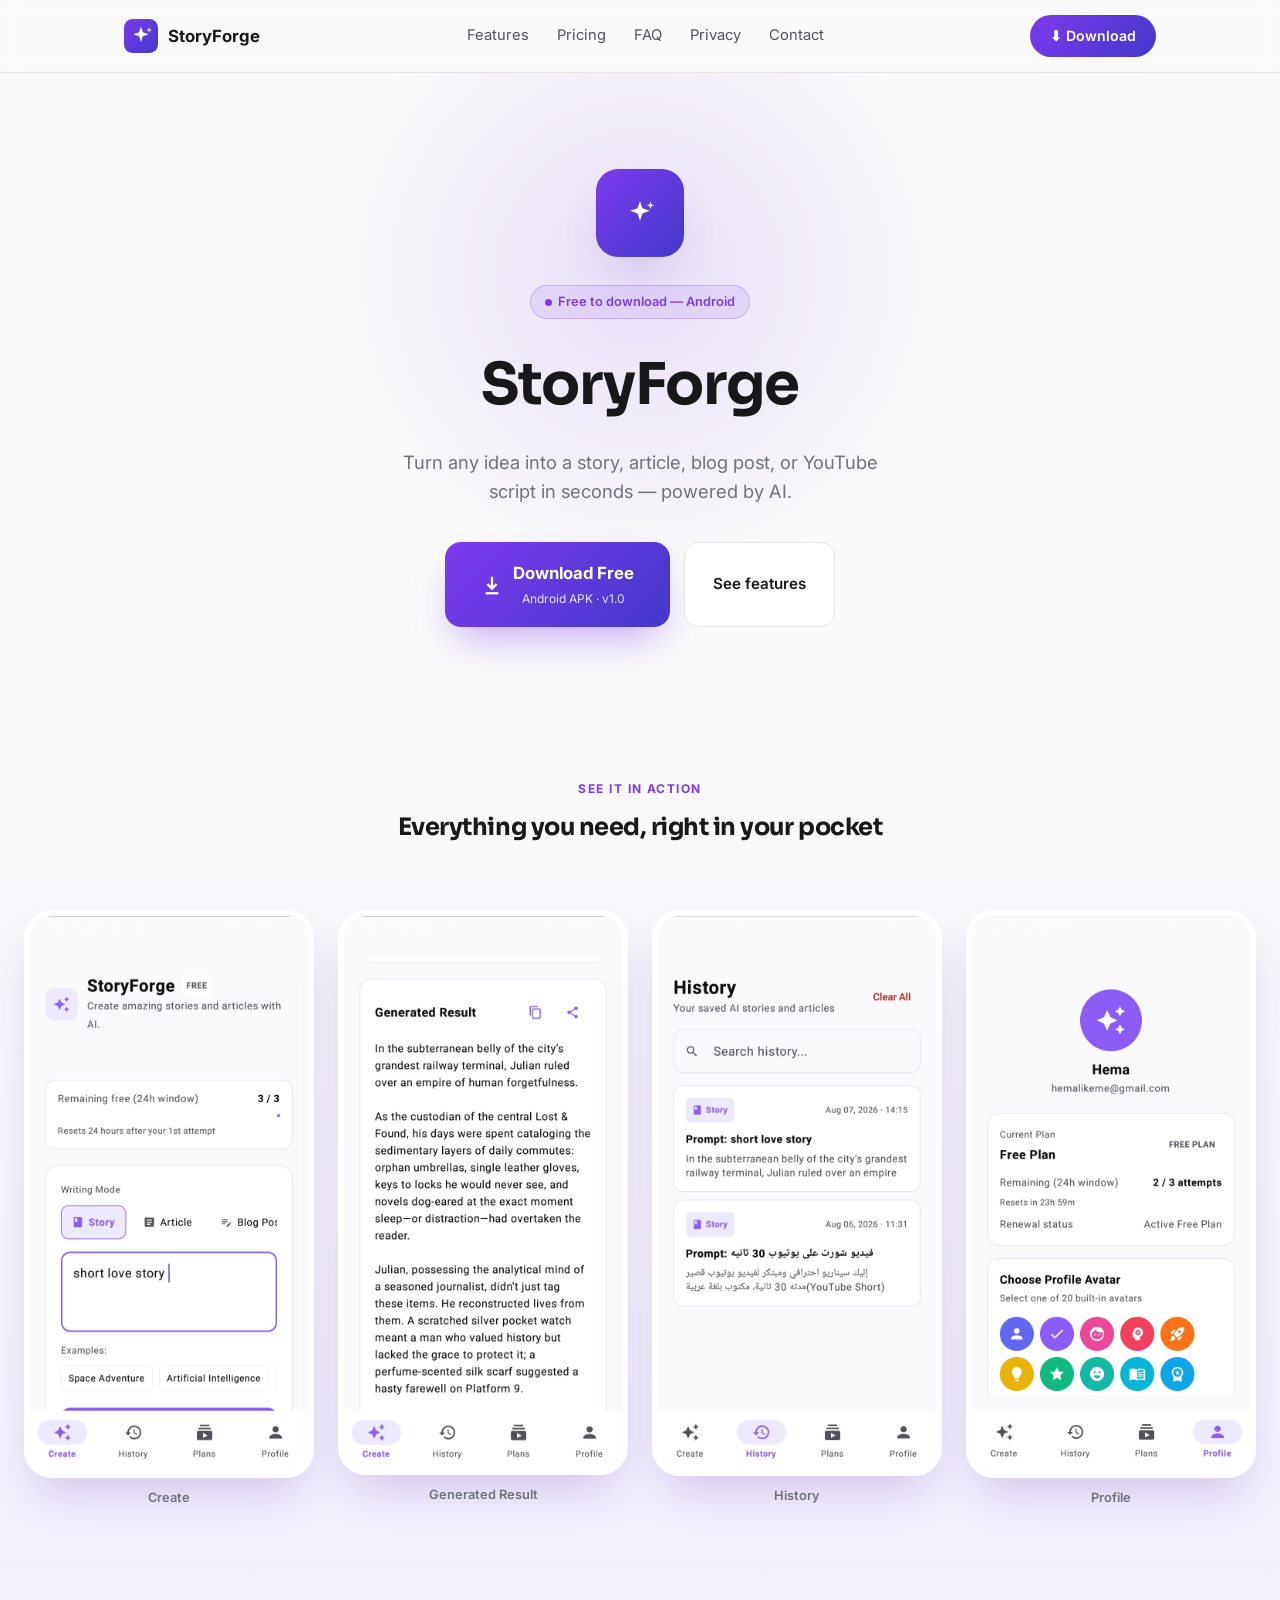
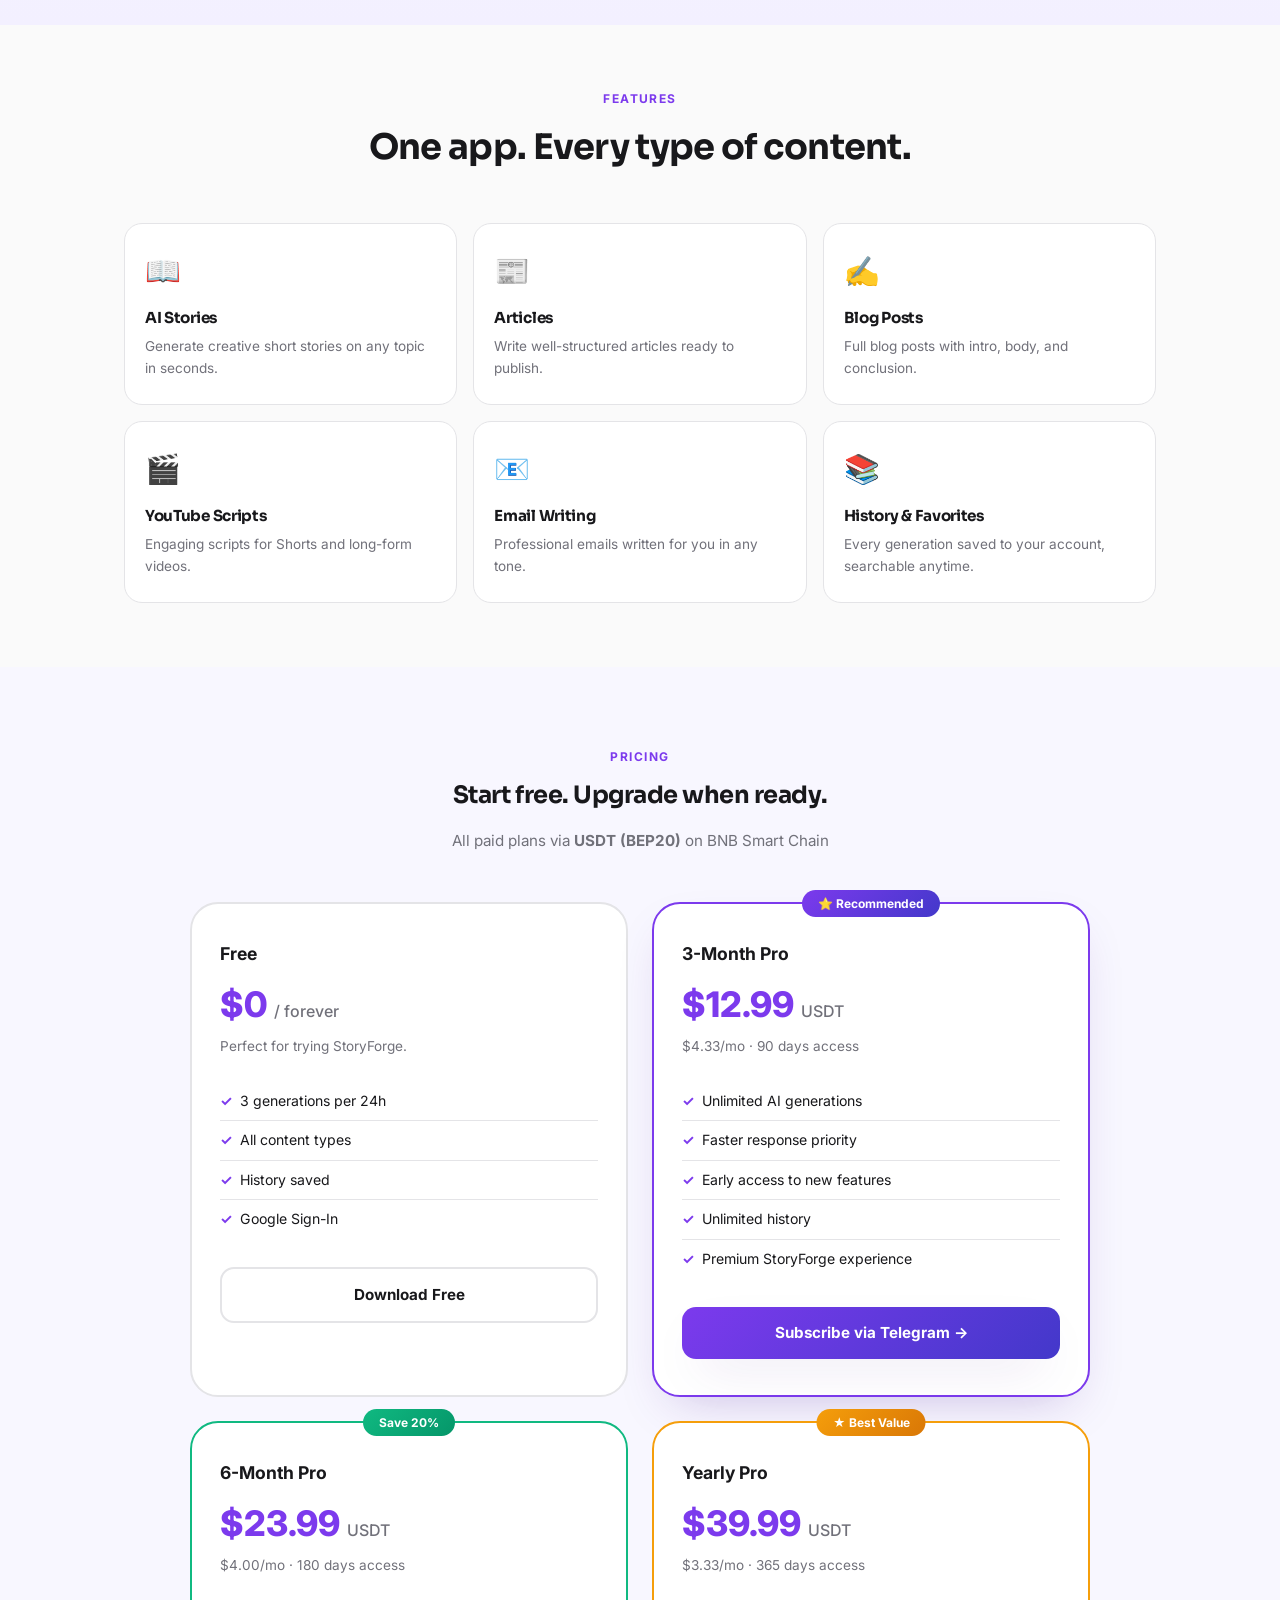
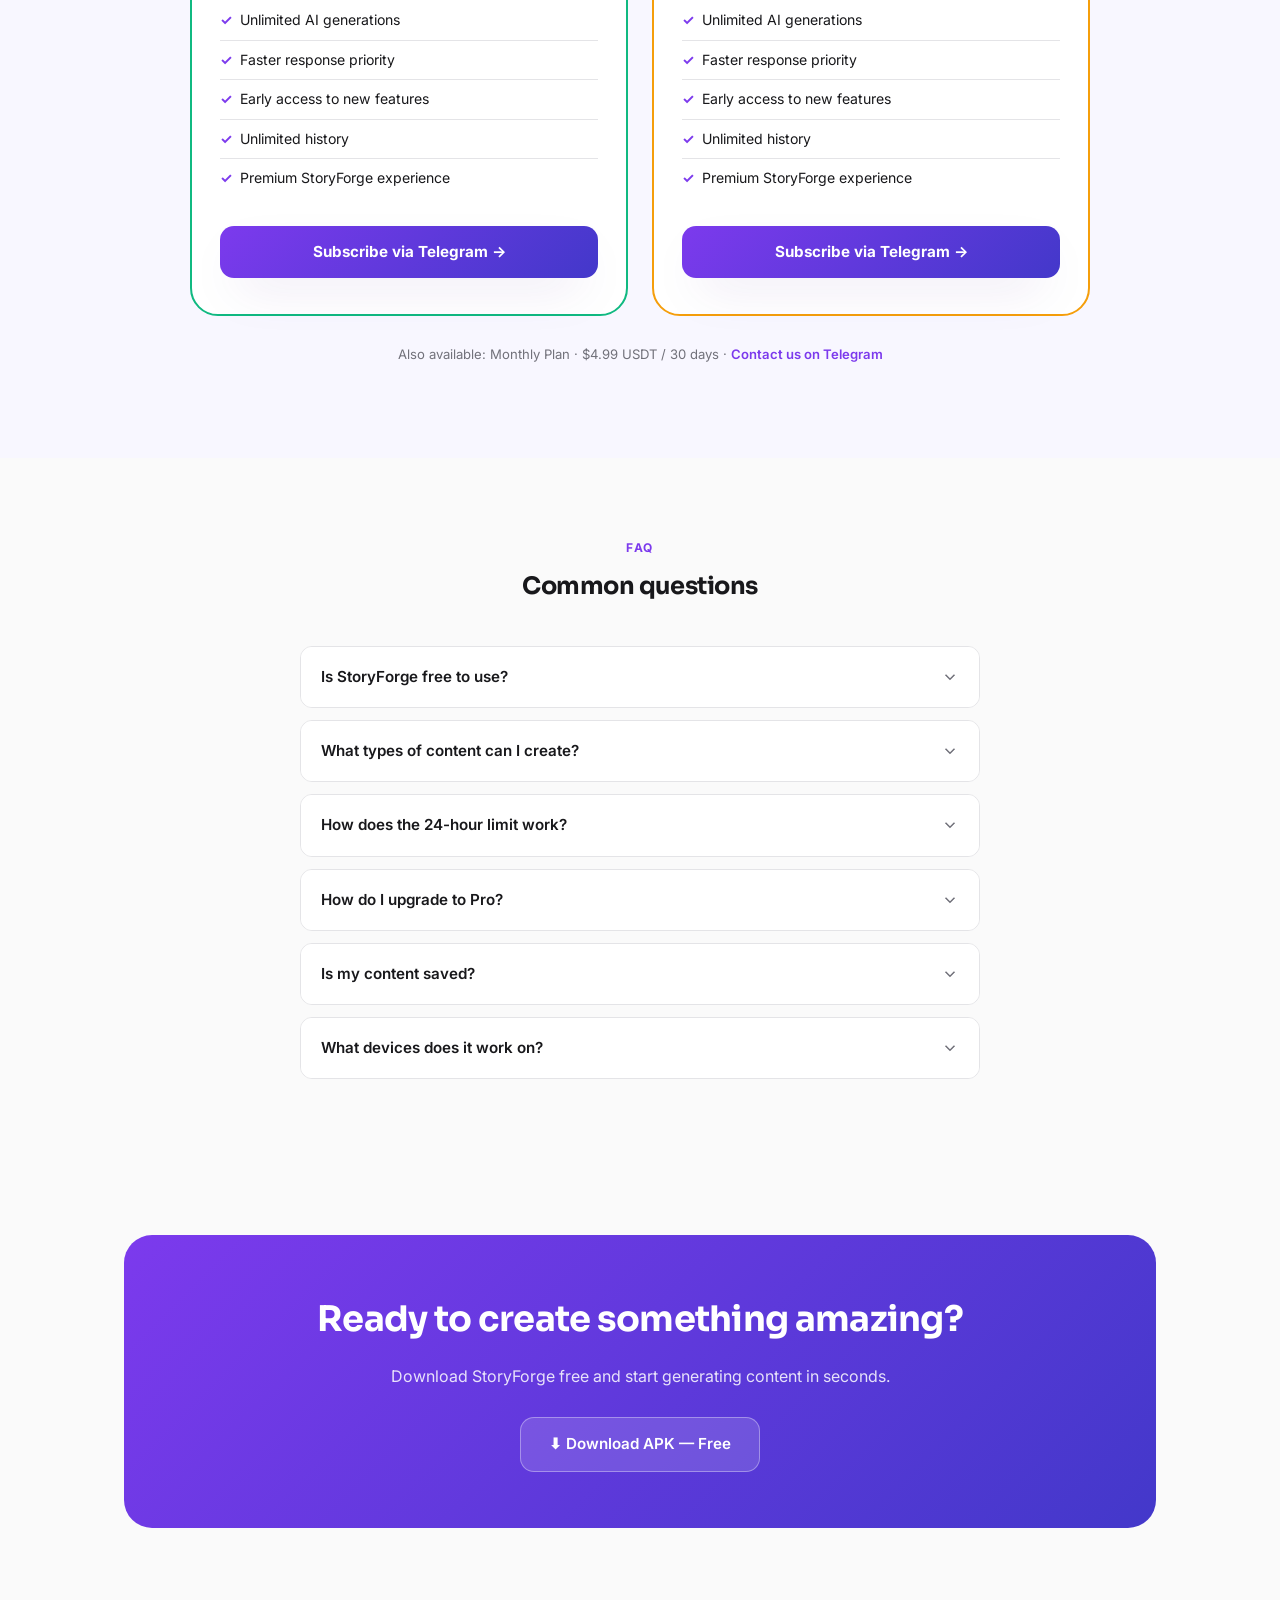
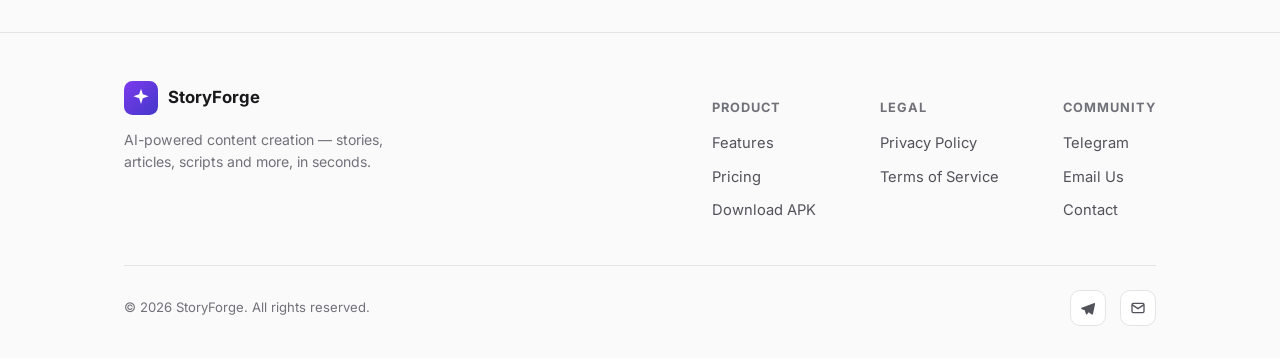
==== commit f3649bbe: "Revise pricing plans and update FAQ section Updated pricing section with new plans and descriptions." ====
--- a/index.html
+++ b/index.html
@@ -10,207 +10,58 @@
 <link href="https://fonts.googleapis.com/css2?family=Sora:wght@600;700;800&family=Inter:wght@400;500;600;700&display=swap" rel="stylesheet">
 <link rel="stylesheet" href="style.css">
 <style>
-/* === HERO BADGE === */
-.hero-badge {
-  display: inline-flex;
-  align-items: center;
-  gap: 6px;
-  background: rgba(124,58,237,0.1);
-  border: 1px solid rgba(124,58,237,0.25);
-  border-radius: 999px;
-  padding: 6px 14px;
-  font-size: 0.8rem;
-  font-weight: 600;
-  color: var(--violet-600);
-  margin-bottom: 20px;
-}
-.hero-badge span { width:7px;height:7px;border-radius:50%;background:var(--violet-600);animation:pulse 2s infinite; }
-@keyframes pulse { 0%,100%{opacity:1}50%{opacity:.4} }
-
-/* === DOWNLOAD BTN === */
-.btn-download {
-  background: var(--gradient);
-  color: #fff;
-  padding: 18px 36px;
-  border-radius: 16px;
-  font-size: 1.05rem;
-  font-weight: 700;
-  display: inline-flex;
-  align-items: center;
-  gap: 10px;
-  box-shadow: 0 20px 40px -12px rgba(124,58,237,0.45);
-  transition: transform 0.2s, box-shadow 0.2s;
-}
-.btn-download:hover { transform: translateY(-3px); box-shadow: 0 28px 48px -12px rgba(124,58,237,0.5); }
-.btn-download small { font-size:0.75rem; font-weight:400; opacity:0.85; display:block; margin-top:2px; }
-
-/* === SCREENSHOTS === */
-.screenshots {
-  padding: 80px 0;
-  background: linear-gradient(180deg, #fafafa 0%, #f3f0ff 100%);
-}
-.screenshots h2 { text-align:center; margin-bottom: 48px; }
-.screens-row {
-  display: flex;
-  gap: 24px;
-  justify-content: center;
-  overflow-x: auto;
-  padding: 16px 24px 24px;
-  scrollbar-width: none;
-}
-.screens-row::-webkit-scrollbar { display:none; }
-.screen-frame {
-  flex: 0 0 200px;
-  border-radius: 28px;
-  overflow: hidden;
-  box-shadow: 0 24px 48px -12px rgba(76,29,149,0.22);
-  border: 6px solid #fff;
-  transition: transform 0.3s;
-}
-.screen-frame:hover { transform: translateY(-8px) scale(1.02); }
-.screen-frame img { width:100%; display:block; }
-.screen-label {
-  text-align:center;
-  font-size:0.8rem;
-  color:var(--muted);
-  margin-top:10px;
-  font-weight:600;
-}
-
-/* === FEATURES === */
-.features-grid {
-  display: grid;
-  grid-template-columns: repeat(3,1fr);
-  gap: 16px;
-}
-.feat-card {
-  background: var(--card);
-  border: 1px solid var(--line);
-  border-radius: var(--radius-md);
-  padding: 24px 20px;
-  transition: transform 0.25s, box-shadow 0.25s;
-}
-.feat-card:hover { transform:translateY(-4px); box-shadow: var(--shadow); }
-.feat-icon {
-  font-size: 1.8rem;
-  margin-bottom: 12px;
-}
-.feat-card h3 { font-size:0.95rem; margin-bottom:6px; }
-.feat-card p { font-size:0.85rem; color:var(--muted); margin:0; }
-
-/* === PRICING === */
-.pricing { padding: 80px 0; background: #f8f7ff; }
-.pricing-grid {
-  display: grid;
-  grid-template-columns: repeat(2,1fr);
-  gap: 24px;
-  max-width: 700px;
-  margin: 0 auto;
-}
-.price-card {
-  background: var(--card);
-  border: 2px solid var(--line);
-  border-radius: var(--radius-lg);
-  padding: 36px 28px;
-  position: relative;
-}
-.price-card.pro {
-  border-color: var(--violet-600);
-  box-shadow: var(--shadow);
-}
-.price-badge {
-  position: absolute;
-  top: -14px;
-  left: 50%;
-  transform: translateX(-50%);
-  background: var(--gradient);
-  color: #fff;
-  font-size: 0.75rem;
-  font-weight: 700;
-  padding: 4px 16px;
-  border-radius: 999px;
-}
-.price-name { font-size:1.1rem; font-weight:700; margin-bottom:8px; }
-.price-amount { font-size:2.4rem; font-weight:800; color:var(--violet-600); margin-bottom:4px; }
-.price-amount span { font-size:1rem; font-weight:500; color:var(--muted); }
-.price-desc { font-size:0.85rem; color:var(--muted); margin-bottom:24px; }
-.price-features { list-style:none; padding:0; margin:0 0 28px; }
-.price-features li {
-  font-size:0.88rem;
-  padding: 8px 0;
-  border-bottom: 1px solid var(--line);
-  display:flex;
-  align-items:center;
-  gap:8px;
-}
-.price-features li:last-child { border:none; }
-.check { color: var(--violet-600); font-weight:700; }
-.price-btn {
-  display:block;
-  text-align:center;
-  padding: 14px;
-  border-radius: 14px;
-  font-weight:700;
-  font-size:0.95rem;
-  transition: transform 0.2s;
-}
-.price-btn:hover { transform:translateY(-2px); }
-.price-btn-free {
-  border: 2px solid var(--line);
-  color: var(--ink);
-}
-.price-btn-pro {
-  background: var(--gradient);
-  color: #fff;
-  box-shadow: var(--shadow);
-}
-
-/* === FAQ === */
-.faq { padding: 80px 0; }
-.faq-list { max-width: 680px; margin: 0 auto; }
-.faq-item {
-  border: 1px solid var(--line);
-  border-radius: var(--radius-sm);
-  margin-bottom: 12px;
-  overflow: hidden;
-}
-.faq-q {
-  padding: 18px 20px;
-  font-weight: 600;
-  font-size: 0.95rem;
-  cursor: pointer;
-  display:flex;
-  justify-content:space-between;
-  align-items:center;
-  background: var(--card);
-}
-.faq-q:hover { background: #f8f7ff; }
-.faq-a {
-  padding: 0 20px 18px;
-  font-size:0.88rem;
-  color:var(--muted);
-  background: var(--card);
-  display:none;
-}
-.faq-item.open .faq-a { display:block; }
-.faq-item.open .faq-arrow { transform: rotate(180deg); }
-.faq-arrow { transition: transform 0.25s; color: var(--muted); }
-
-@media(max-width:860px){
-  .features-grid { grid-template-columns:repeat(2,1fr); }
-  .pricing-grid { grid-template-columns:1fr; }
-  .screens-row { gap:16px; }
-  .screen-frame { flex:0 0 160px; }
-}
-@media(max-width:560px){
-  .features-grid { grid-template-columns:1fr; }
-  .screen-frame { flex:0 0 140px; }
-}
+.hero-badge{display:inline-flex;align-items:center;gap:6px;background:rgba(124,58,237,0.1);border:1px solid rgba(124,58,237,0.25);border-radius:999px;padding:6px 14px;font-size:.8rem;font-weight:600;color:var(--violet-600);margin-bottom:20px}
+.hero-badge span{width:7px;height:7px;border-radius:50%;background:var(--violet-600);animation:pulse 2s infinite}
+@keyframes pulse{0%,100%{opacity:1}50%{opacity:.4}}
+.btn-download{background:var(--gradient);color:#fff;padding:18px 36px;border-radius:16px;font-size:1.05rem;font-weight:700;display:inline-flex;align-items:center;gap:10px;box-shadow:0 20px 40px -12px rgba(124,58,237,0.45);transition:transform .2s,box-shadow .2s}
+.btn-download:hover{transform:translateY(-3px);box-shadow:0 28px 48px -12px rgba(124,58,237,0.5)}
+.btn-download small{font-size:.75rem;font-weight:400;opacity:.85;display:block;margin-top:2px}
+.screenshots{padding:80px 0;background:linear-gradient(180deg,#fafafa 0%,#f3f0ff 100%)}
+.screenshots h2{text-align:center;margin-bottom:48px}
+.screens-row{display:flex;gap:24px;justify-content:center;overflow-x:auto;padding:16px 24px 24px;scrollbar-width:none}
+.screens-row::-webkit-scrollbar{display:none}
+.screen-frame{flex:0 0 200px;border-radius:28px;overflow:hidden;box-shadow:0 24px 48px -12px rgba(76,29,149,0.22);border:6px solid #fff;transition:transform .3s}
+.screen-frame:hover{transform:translateY(-8px) scale(1.02)}
+.screen-frame img{width:100%;display:block}
+.screen-label{text-align:center;font-size:.8rem;color:var(--muted);margin-top:10px;font-weight:600}
+.features-grid{display:grid;grid-template-columns:repeat(3,1fr);gap:16px}
+.feat-card{background:var(--card);border:1px solid var(--line);border-radius:var(--radius-md);padding:24px 20px;transition:transform .25s,box-shadow .25s}
+.feat-card:hover{transform:translateY(-4px);box-shadow:var(--shadow)}
+.feat-icon{font-size:1.8rem;margin-bottom:12px}
+.feat-card h3{font-size:.95rem;margin-bottom:6px}
+.feat-card p{font-size:.85rem;color:var(--muted);margin:0}
+.pricing{padding:80px 0;background:#f8f7ff}
+.pricing-grid{display:grid;grid-template-columns:repeat(2,1fr);gap:24px;max-width:900px;margin:0 auto}
+.price-card{background:var(--card);border:2px solid var(--line);border-radius:var(--radius-lg);padding:36px 28px;position:relative}
+.price-card.pro{border-color:var(--violet-600);box-shadow:var(--shadow)}
+.price-badge{position:absolute;top:-14px;left:50%;transform:translateX(-50%);background:var(--gradient);color:#fff;font-size:.75rem;font-weight:700;padding:4px 16px;border-radius:999px;white-space:nowrap}
+.price-name{font-size:1.1rem;font-weight:700;margin-bottom:8px}
+.price-amount{font-size:2.2rem;font-weight:800;color:var(--violet-600);margin-bottom:4px}
+.price-amount span{font-size:1rem;font-weight:500;color:var(--muted)}
+.price-desc{font-size:.85rem;color:var(--muted);margin-bottom:24px}
+.price-features{list-style:none;padding:0;margin:0 0 28px}
+.price-features li{font-size:.88rem;padding:8px 0;border-bottom:1px solid var(--line);display:flex;align-items:center;gap:8px}
+.price-features li:last-child{border:none}
+.check{color:var(--violet-600);font-weight:700}
+.price-btn{display:block;text-align:center;padding:14px;border-radius:14px;font-weight:700;font-size:.95rem;transition:transform .2s}
+.price-btn:hover{transform:translateY(-2px)}
+.price-btn-free{border:2px solid var(--line);color:var(--ink)}
+.price-btn-pro{background:var(--gradient);color:#fff;box-shadow:var(--shadow)}
+.faq{padding:80px 0}
+.faq-list{max-width:680px;margin:0 auto}
+.faq-item{border:1px solid var(--line);border-radius:var(--radius-sm);margin-bottom:12px;overflow:hidden}
+.faq-q{padding:18px 20px;font-weight:600;font-size:.95rem;cursor:pointer;display:flex;justify-content:space-between;align-items:center;background:var(--card)}
+.faq-q:hover{background:#f8f7ff}
+.faq-a{padding:0 20px 18px;font-size:.88rem;color:var(--muted);background:var(--card);display:none}
+.faq-item.open .faq-a{display:block}
+.faq-item.open .faq-arrow{transform:rotate(180deg)}
+.faq-arrow{transition:transform .25s;color:var(--muted)}
+@media(max-width:860px){.features-grid{grid-template-columns:repeat(2,1fr)}.pricing-grid{grid-template-columns:1fr}.screen-frame{flex:0 0 160px}}
+@media(max-width:560px){.features-grid{grid-template-columns:1fr}.screen-frame{flex:0 0 140px}}
 </style>
 </head>
 <body>
 
-<!-- NAV -->
 <nav class="nav">
   <div class="wrap">
     <a href="index.html" class="brand">
@@ -233,7 +84,6 @@
   </div>
 </nav>
 
-<!-- HERO -->
 <header class="hero">
   <div class="wrap">
     <div class="mark-hero">
@@ -255,78 +105,41 @@
   </div>
 </header>
 
-<!-- SCREENSHOTS -->
 <section class="screenshots">
   <div class="wrap">
     <span class="section-label">See it in action</span>
     <h2>Everything you need, right in your pocket</h2>
   </div>
   <div class="screens-row">
-    <div>
-      <div class="screen-frame"><img src="screen1.jpg" alt="StoryForge Create screen" loading="lazy"></div>
-      <p class="screen-label">Create</p>
-    </div>
-    <div>
-      <div class="screen-frame"><img src="screen2.jpg" alt="StoryForge Result screen" loading="lazy"></div>
-      <p class="screen-label">Generated Result</p>
-    </div>
-    <div>
-      <div class="screen-frame"><img src="screen3.jpg" alt="StoryForge History screen" loading="lazy"></div>
-      <p class="screen-label">History</p>
-    </div>
-    <div>
-      <div class="screen-frame"><img src="screen4.jpg" alt="StoryForge Profile screen" loading="lazy"></div>
-      <p class="screen-label">Profile</p>
-    </div>
-  </div>
-</section>
-
-<!-- FEATURES -->
+    <div><div class="screen-frame"><img src="screen1.jpg" alt="Create" loading="lazy"></div><p class="screen-label">Create</p></div>
+    <div><div class="screen-frame"><img src="screen2.jpg" alt="Result" loading="lazy"></div><p class="screen-label">Generated Result</p></div>
+    <div><div class="screen-frame"><img src="screen3.jpg" alt="History" loading="lazy"></div><p class="screen-label">History</p></div>
+    <div><div class="screen-frame"><img src="screen4.jpg" alt="Profile" loading="lazy"></div><p class="screen-label">Profile</p></div>
+  </div>
+</section>
+
 <section class="section" id="features">
   <div class="wrap">
     <span class="section-label">Features</span>
     <h2>One app. Every type of content.</h2>
     <div class="features-grid">
-      <div class="feat-card">
-        <div class="feat-icon">📖</div>
-        <h3>AI Stories</h3>
-        <p>Generate creative short stories on any topic in seconds.</p>
-      </div>
-      <div class="feat-card">
-        <div class="feat-icon">📰</div>
-        <h3>Articles</h3>
-        <p>Write well-structured articles ready to publish.</p>
-      </div>
-      <div class="feat-card">
-        <div class="feat-icon">✍️</div>
-        <h3>Blog Posts</h3>
-        <p>Full blog posts with intro, body, and conclusion.</p>
-      </div>
-      <div class="feat-card">
-        <div class="feat-icon">🎬</div>
-        <h3>YouTube Scripts</h3>
-        <p>Engaging scripts for Shorts and long-form videos.</p>
-      </div>
-      <div class="feat-card">
-        <div class="feat-icon">📧</div>
-        <h3>Email Writing</h3>
-        <p>Professional emails written for you in any tone.</p>
-      </div>
-      <div class="feat-card">
-        <div class="feat-icon">📚</div>
-        <h3>History & Favorites</h3>
-        <p>Every generation saved to your account, searchable anytime.</p>
-      </div>
-    </div>
-  </div>
-</section>
-
-<!-- PRICING -->
+      <div class="feat-card"><div class="feat-icon">📖</div><h3>AI Stories</h3><p>Generate creative short stories on any topic in seconds.</p></div>
+      <div class="feat-card"><div class="feat-icon">📰</div><h3>Articles</h3><p>Write well-structured articles ready to publish.</p></div>
+      <div class="feat-card"><div class="feat-icon">✍️</div><h3>Blog Posts</h3><p>Full blog posts with intro, body, and conclusion.</p></div>
+      <div class="feat-card"><div class="feat-icon">🎬</div><h3>YouTube Scripts</h3><p>Engaging scripts for Shorts and long-form videos.</p></div>
+      <div class="feat-card"><div class="feat-icon">📧</div><h3>Email Writing</h3><p>Professional emails written for you in any tone.</p></div>
+      <div class="feat-card"><div class="feat-icon">📚</div><h3>History & Favorites</h3><p>Every generation saved to your account, searchable anytime.</p></div>
+    </div>
+  </div>
+</section>
+
 <section class="pricing" id="pricing">
   <div class="wrap">
     <span class="section-label">Pricing</span>
-    <h2 style="text-align:center;margin-bottom:48px;">Start free. Upgrade when ready.</h2>
+    <h2 style="text-align:center;margin-bottom:12px;">Start free. Upgrade when ready.</h2>
+    <p style="text-align:center;color:var(--muted);margin-bottom:48px;font-size:0.95rem;">All paid plans via <strong>USDT (BEP20)</strong> on BNB Smart Chain</p>
     <div class="pricing-grid">
+
       <div class="price-card">
         <div class="price-name">Free</div>
         <div class="price-amount">$0 <span>/ forever</span></div>
@@ -339,24 +152,57 @@
         </ul>
         <a href="https://github.com/soomple/storyforge/releases/download/v1.0/StoryForge.apk" class="price-btn price-btn-free" download>Download Free</a>
       </div>
+
       <div class="price-card pro">
-        <div class="price-badge">⭐ Most Popular</div>
-        <div class="price-name">Pro</div>
-        <div class="price-amount" style="font-size:1.6rem;">Coming Soon</div>
-        <div class="price-desc">Unlimited generations and priority features.</div>
+        <div class="price-badge">⭐ Recommended</div>
+        <div class="price-name">3-Month Pro</div>
+        <div class="price-amount">$12.99 <span>USDT</span></div>
+        <div class="price-desc">$4.33/mo · 90 days access</div>
         <ul class="price-features">
-          <li><span class="check">✓</span> Unlimited generations</li>
-          <li><span class="check">✓</span> Priority AI speed</li>
-          <li><span class="check">✓</span> All Free features</li>
-          <li><span class="check">✓</span> Early access to new tools</li>
+          <li><span class="check">✓</span> Unlimited AI generations</li>
+          <li><span class="check">✓</span> Faster response priority</li>
+          <li><span class="check">✓</span> Early access to new features</li>
+          <li><span class="check">✓</span> Unlimited history</li>
+          <li><span class="check">✓</span> Premium StoryForge experience</li>
         </ul>
-        <a href="https://t.me/StoryForgeOfficial" class="price-btn price-btn-pro" target="_blank">Join Waitlist →</a>
-      </div>
-    </div>
-  </div>
-</section>
-
-<!-- FAQ -->
+        <a href="https://t.me/StoryForgeOfficial" class="price-btn price-btn-pro" target="_blank">Subscribe via Telegram →</a>
+      </div>
+
+      <div class="price-card" style="border-color:#10b981;">
+        <div class="price-badge" style="background:linear-gradient(135deg,#10b981,#059669);">Save 20%</div>
+        <div class="price-name">6-Month Pro</div>
+        <div class="price-amount">$23.99 <span>USDT</span></div>
+        <div class="price-desc">$4.00/mo · 180 days access</div>
+        <ul class="price-features">
+          <li><span class="check">✓</span> Unlimited AI generations</li>
+          <li><span class="check">✓</span> Faster response priority</li>
+          <li><span class="check">✓</span> Early access to new features</li>
+          <li><span class="check">✓</span> Unlimited history</li>
+          <li><span class="check">✓</span> Premium StoryForge experience</li>
+        </ul>
+        <a href="https://t.me/StoryForgeOfficial" class="price-btn price-btn-pro" target="_blank">Subscribe via Telegram →</a>
+      </div>
+
+      <div class="price-card" style="border-color:#f59e0b;">
+        <div class="price-badge" style="background:linear-gradient(135deg,#f59e0b,#d97706);">★ Best Value</div>
+        <div class="price-name">Yearly Pro</div>
+        <div class="price-amount">$39.99 <span>USDT</span></div>
+        <div class="price-desc">$3.33/mo · 365 days access</div>
+        <ul class="price-features">
+          <li><span class="check">✓</span> Unlimited AI generations</li>
+          <li><span class="check">✓</span> Faster response priority</li>
+          <li><span class="check">✓</span> Early access to new features</li>
+          <li><span class="check">✓</span> Unlimited history</li>
+          <li><span class="check">✓</span> Premium StoryForge experience</li>
+        </ul>
+        <a href="https://t.me/StoryForgeOfficial" class="price-btn price-btn-pro" target="_blank">Subscribe via Telegram →</a>
+      </div>
+
+    </div>
+    <p style="text-align:center;margin-top:28px;font-size:0.82rem;color:var(--muted);">Also available: Monthly Plan · $4.99 USDT / 30 days · <a href="https://t.me/StoryForgeOfficial" style="color:var(--violet-600);font-weight:600;" target="_blank">Contact us on Telegram</a></p>
+  </div>
+</section>
+
 <section class="faq" id="faq">
   <div class="wrap">
     <span class="section-label">FAQ</span>
@@ -364,7 +210,7 @@
     <div class="faq-list">
       <div class="faq-item">
         <div class="faq-q">Is StoryForge free to use? <svg class="faq-arrow" width="18" height="18" viewBox="0 0 24 24" fill="none" stroke="currentColor" stroke-width="2"><path d="M6 9l6 6 6-6"/></svg></div>
-        <div class="faq-a">Yes! StoryForge is free to download and use. The free plan gives you 3 content generations every 24 hours — enough to try all content types.</div>
+        <div class="faq-a">Yes! StoryForge is free to download and use. The free plan gives you 3 content generations every 24 hours.</div>
       </div>
       <div class="faq-item">
         <div class="faq-q">What types of content can I create? <svg class="faq-arrow" width="18" height="18" viewBox="0 0 24 24" fill="none" stroke="currentColor" stroke-width="2"><path d="M6 9l6 6 6-6"/></svg></div>
@@ -372,25 +218,24 @@
       </div>
       <div class="faq-item">
         <div class="faq-q">How does the 24-hour limit work? <svg class="faq-arrow" width="18" height="18" viewBox="0 0 24 24" fill="none" stroke="currentColor" stroke-width="2"><path d="M6 9l6 6 6-6"/></svg></div>
-        <div class="faq-a">Your 3 free generations reset 24 hours after your first generation in each cycle — not at midnight. So if you generate at 3pm, your limit resets at 3pm the next day.</div>
+        <div class="faq-a">Your 3 free generations reset 24 hours after your first generation in each cycle — not at midnight.</div>
+      </div>
+      <div class="faq-item">
+        <div class="faq-q">How do I upgrade to Pro? <svg class="faq-arrow" width="18" height="18" viewBox="0 0 24 24" fill="none" stroke="currentColor" stroke-width="2"><path d="M6 9l6 6 6-6"/></svg></div>
+        <div class="faq-a">Pro plans are paid via USDT (BEP20) on BNB Smart Chain. Contact us on Telegram @StoryForgeOfficial to subscribe and get your plan activated.</div>
       </div>
       <div class="faq-item">
         <div class="faq-q">Is my content saved? <svg class="faq-arrow" width="18" height="18" viewBox="0 0 24 24" fill="none" stroke="currentColor" stroke-width="2"><path d="M6 9l6 6 6-6"/></svg></div>
-        <div class="faq-a">Yes — every generation is automatically saved to your History so you can revisit, copy, or favorite it anytime. History is linked to your account and syncs securely.</div>
+        <div class="faq-a">Yes — every generation is automatically saved to your History so you can revisit, copy, or favorite it anytime.</div>
       </div>
       <div class="faq-item">
         <div class="faq-q">What devices does it work on? <svg class="faq-arrow" width="18" height="18" viewBox="0 0 24 24" fill="none" stroke="currentColor" stroke-width="2"><path d="M6 9l6 6 6-6"/></svg></div>
         <div class="faq-a">StoryForge currently works on Android devices (version 7.0 and above). An iOS version is planned for the future.</div>
       </div>
-      <div class="faq-item">
-        <div class="faq-q">How do I sign in? <svg class="faq-arrow" width="18" height="18" viewBox="0 0 24 24" fill="none" stroke="currentColor" stroke-width="2"><path d="M6 9l6 6 6-6"/></svg></div>
-        <div class="faq-a">You can sign in with your Google account (one tap) or create an account with your email and password.</div>
-      </div>
-    </div>
-  </div>
-</section>
-
-<!-- CTA -->
+    </div>
+  </div>
+</section>
+
 <section class="section">
   <div class="wrap">
     <div class="cta-band">
@@ -401,7 +246,6 @@
   </div>
 </section>
 
-<!-- FOOTER -->
 <footer>
   <div class="wrap">
     <div class="footer-grid">
@@ -451,10 +295,8 @@
 </footer>
 
 <script>
-document.querySelectorAll('.faq-q').forEach(q => {
-  q.addEventListener('click', () => {
-    q.parentElement.classList.toggle('open');
-  });
+document.querySelectorAll('.faq-q').forEach(q=>{
+  q.addEventListener('click',()=>q.parentElement.classList.toggle('open'));
 });
 </script>
 </body>
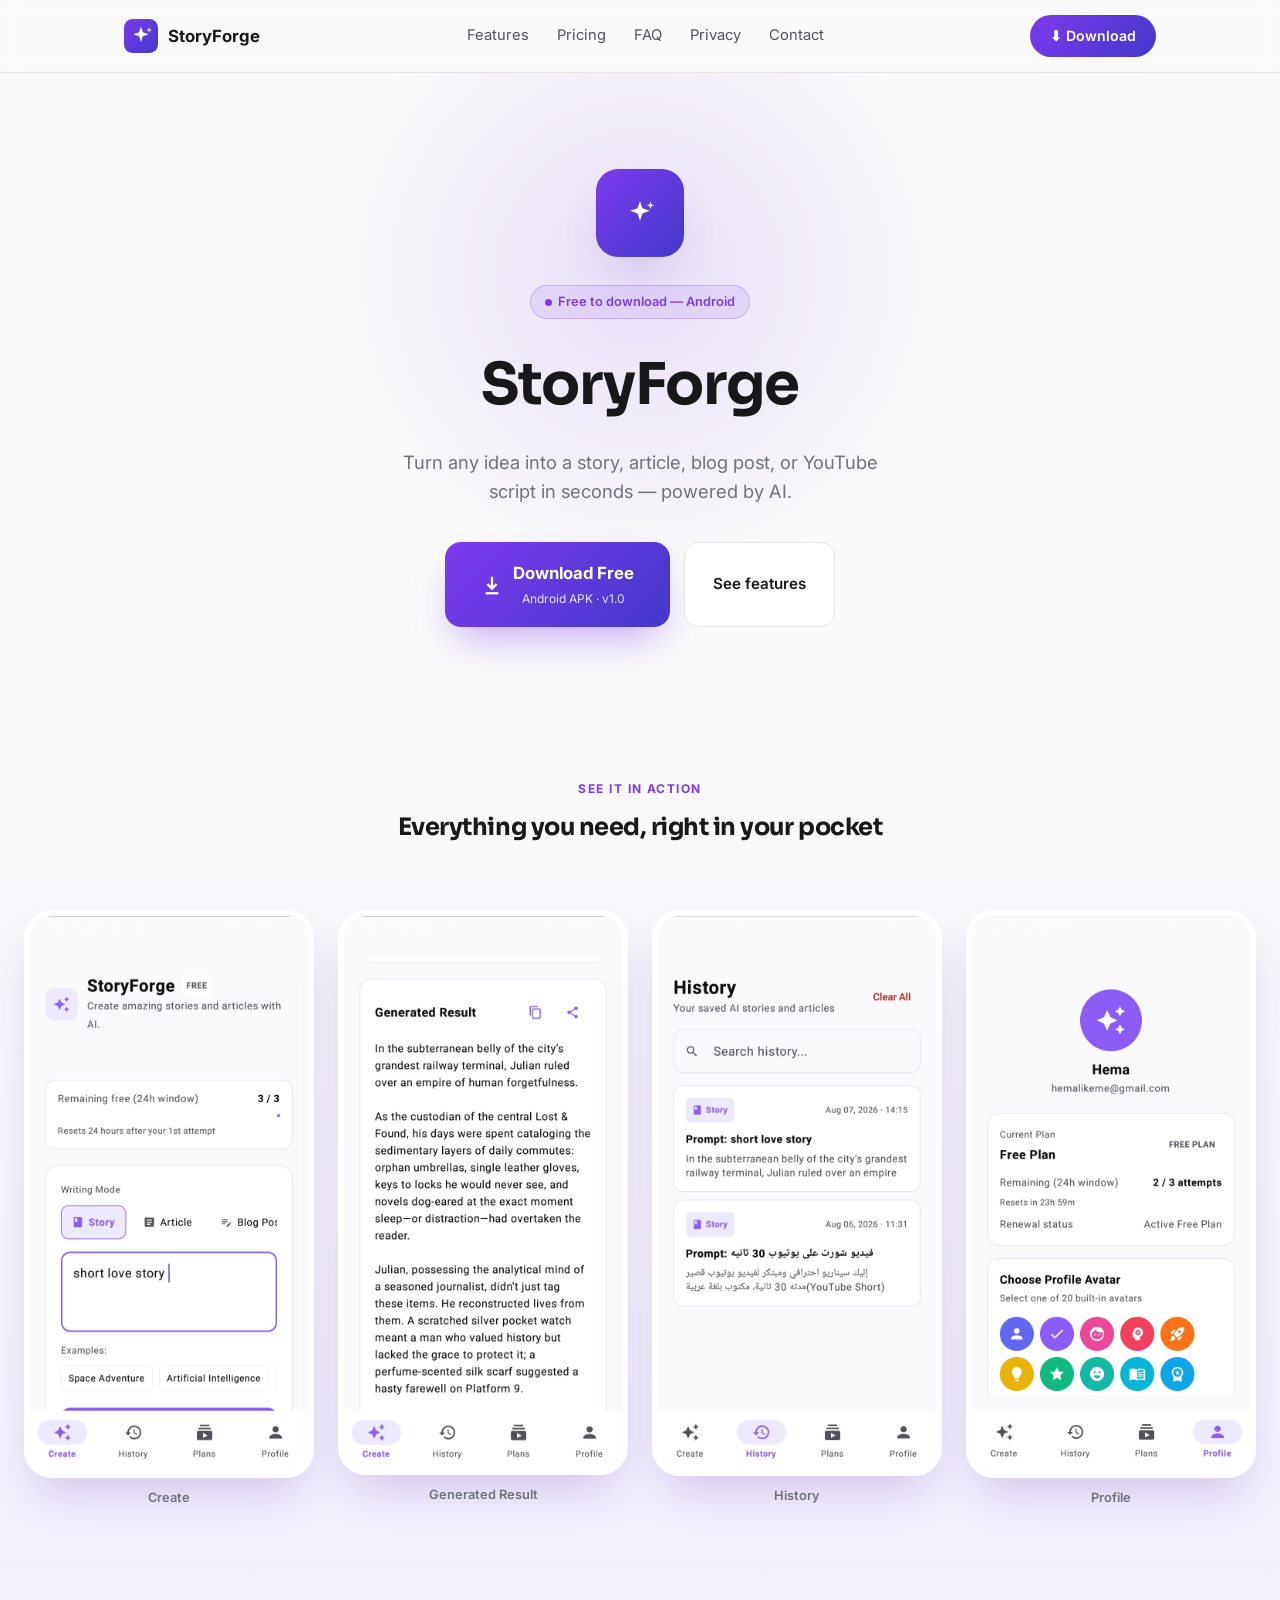
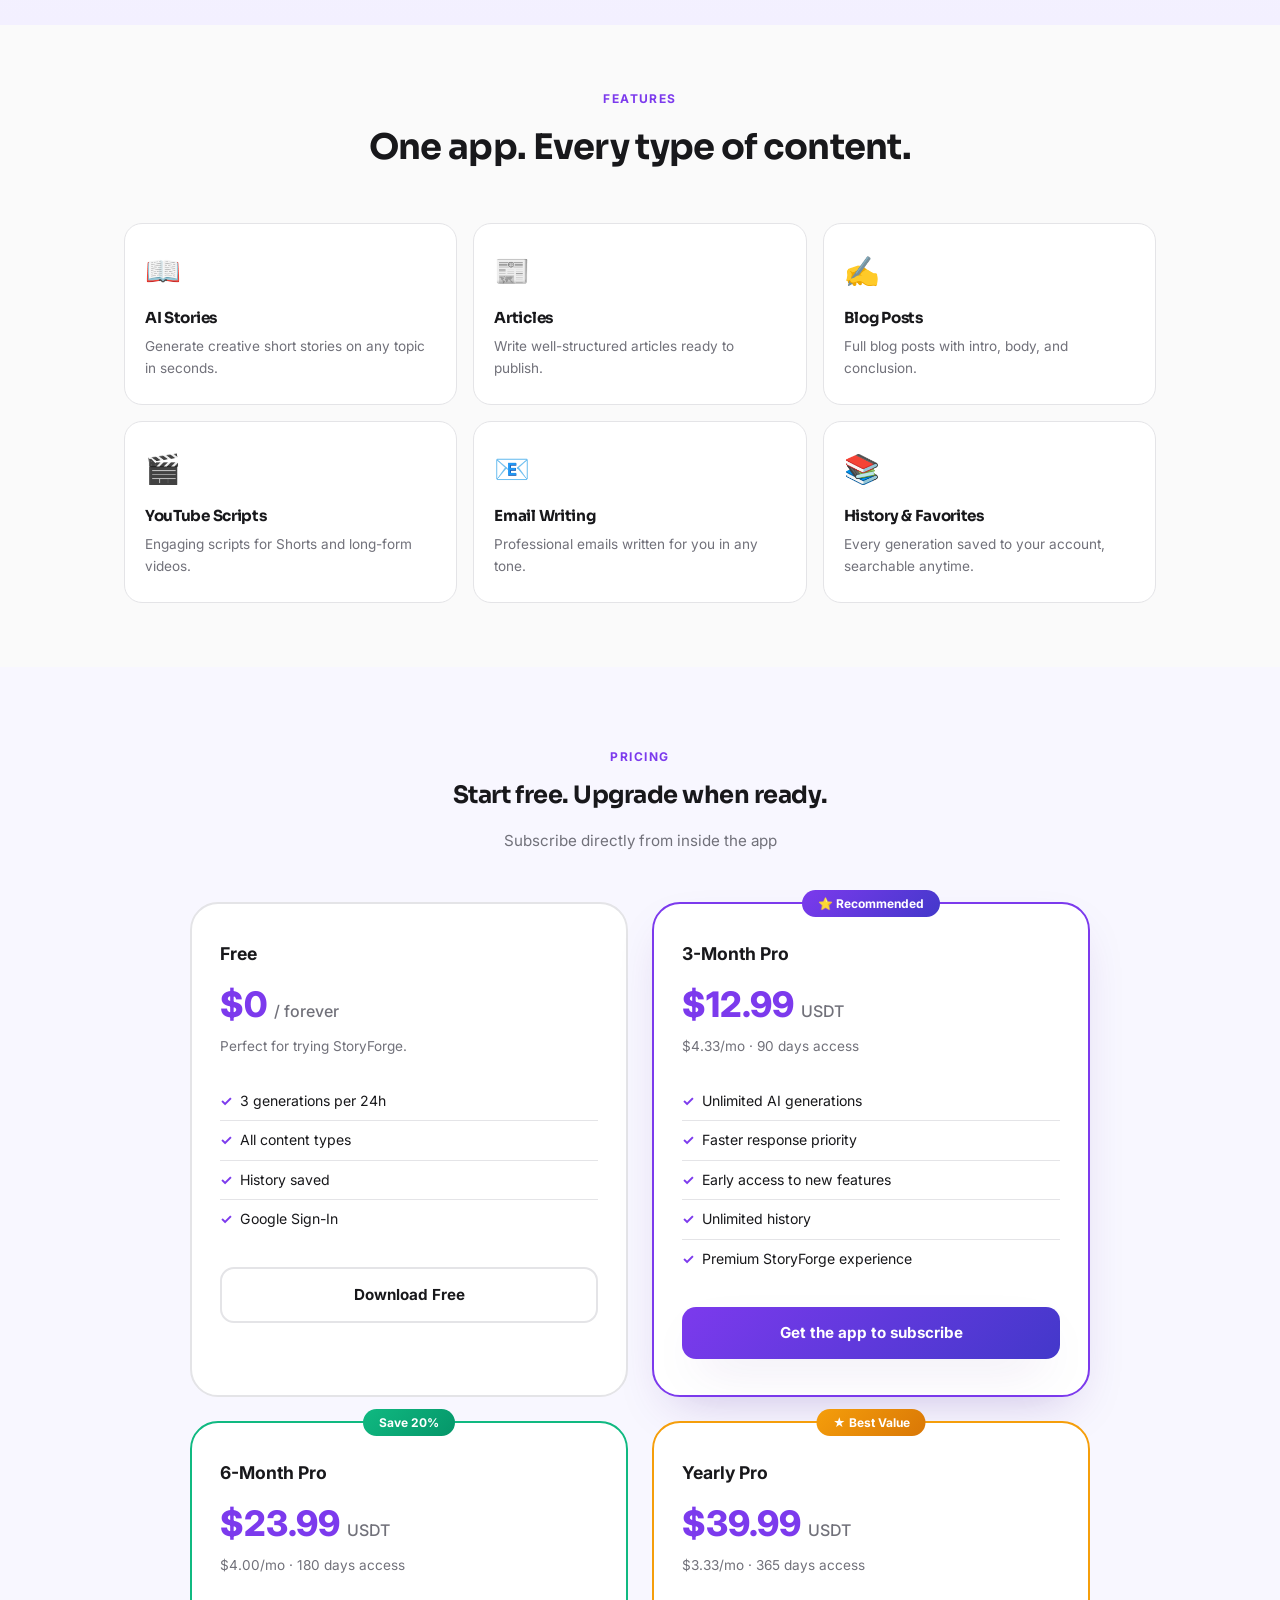
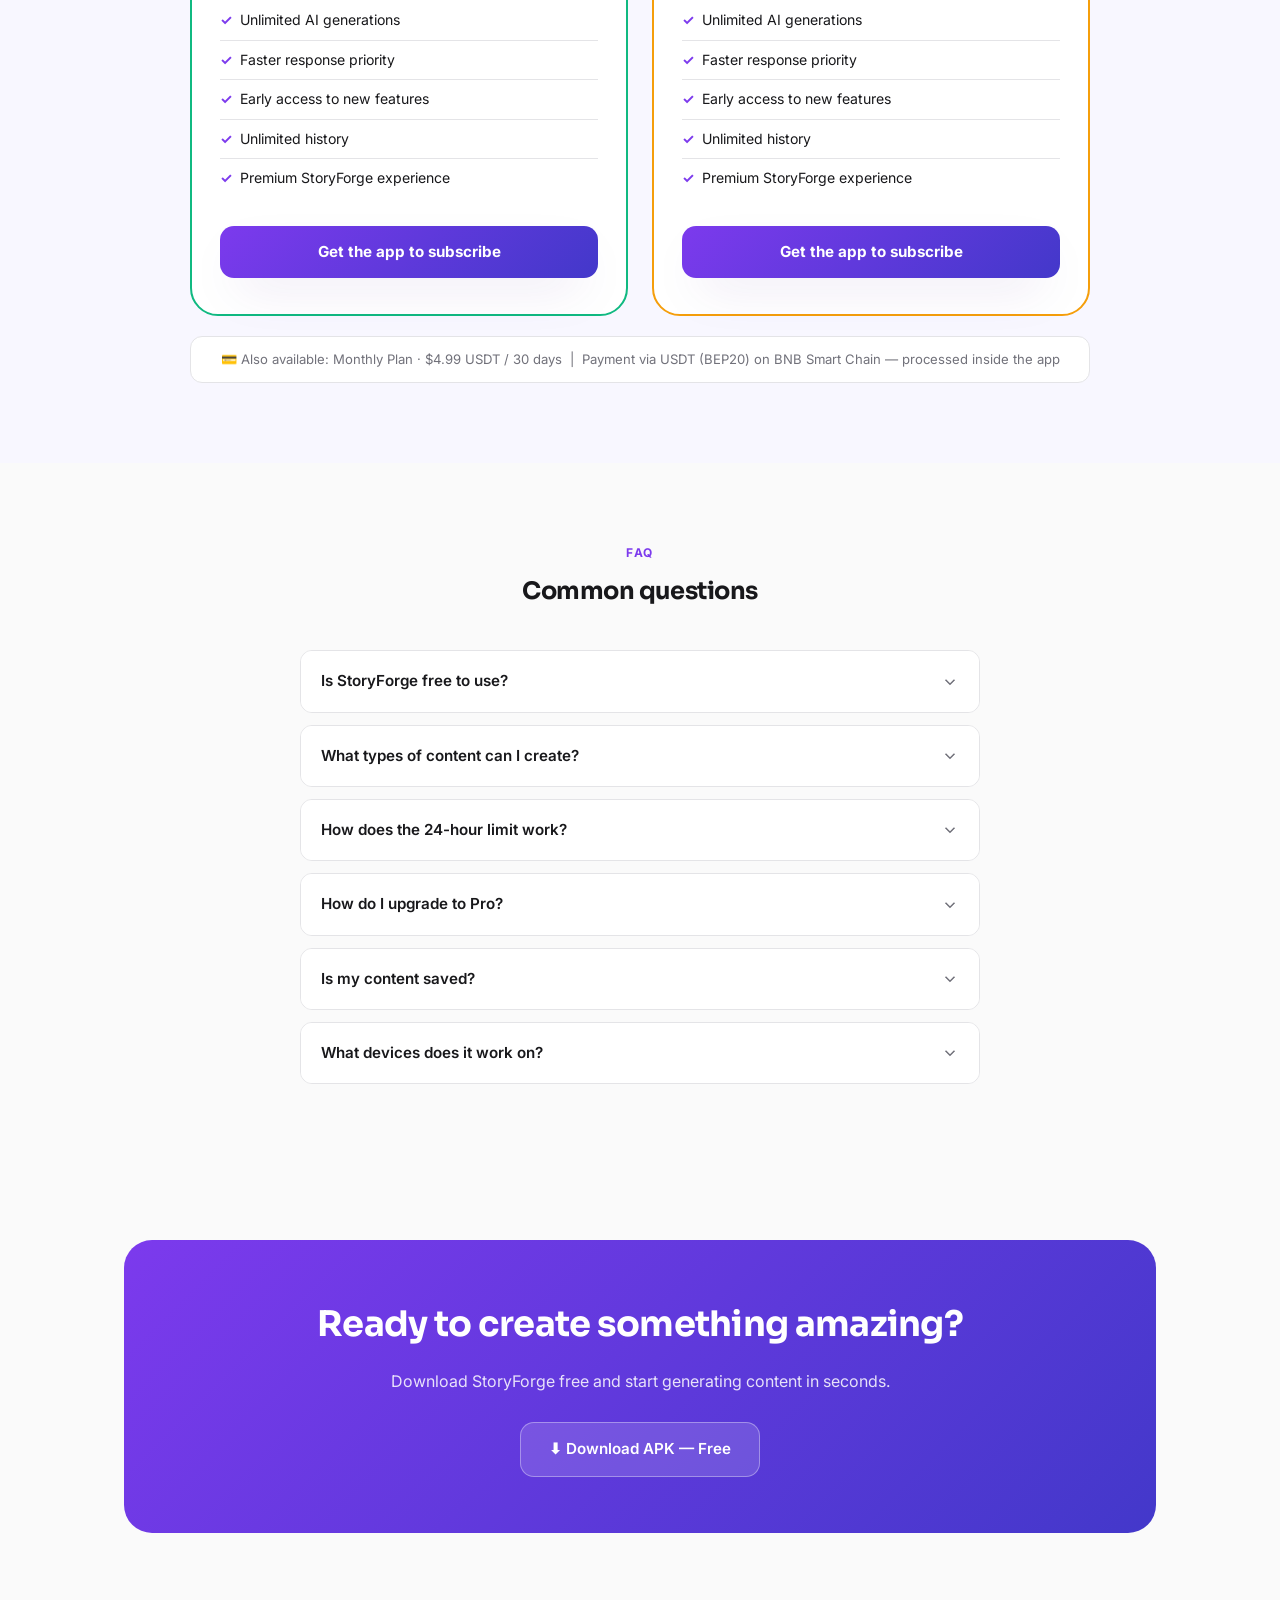
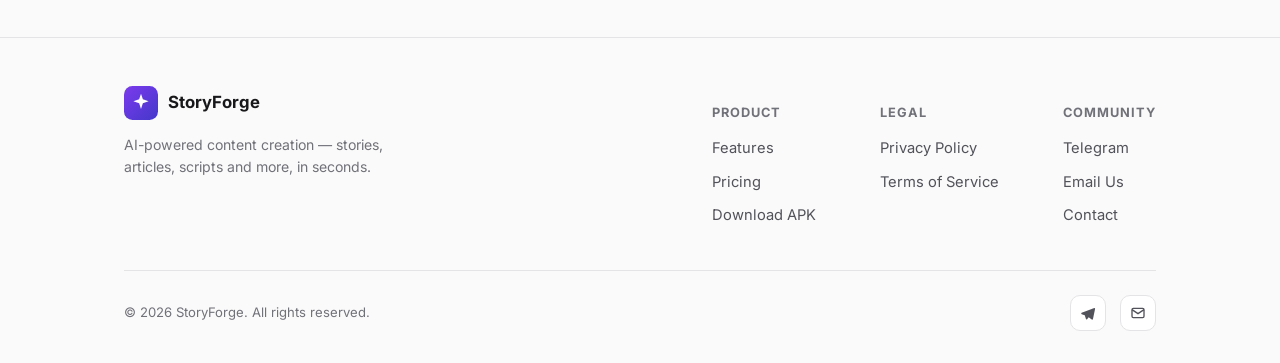
==== commit 1f36ed1e: "Revise subscription details and FAQ in index.html Updated pricing section and FAQ instructions to re" ====
--- a/index.html
+++ b/index.html
@@ -47,6 +47,7 @@
 .price-btn:hover{transform:translateY(-2px)}
 .price-btn-free{border:2px solid var(--line);color:var(--ink)}
 .price-btn-pro{background:var(--gradient);color:#fff;box-shadow:var(--shadow)}
+.payment-note{text-align:center;margin-top:20px;font-size:0.82rem;color:var(--muted);padding:12px 20px;background:var(--card);border:1px solid var(--line);border-radius:12px;max-width:900px;margin:20px auto 0}
 .faq{padding:80px 0}
 .faq-list{max-width:680px;margin:0 auto}
 .faq-item{border:1px solid var(--line);border-radius:var(--radius-sm);margin-bottom:12px;overflow:hidden}
@@ -137,7 +138,7 @@
   <div class="wrap">
     <span class="section-label">Pricing</span>
     <h2 style="text-align:center;margin-bottom:12px;">Start free. Upgrade when ready.</h2>
-    <p style="text-align:center;color:var(--muted);margin-bottom:48px;font-size:0.95rem;">All paid plans via <strong>USDT (BEP20)</strong> on BNB Smart Chain</p>
+    <p style="text-align:center;color:var(--muted);margin-bottom:48px;font-size:0.95rem;">Subscribe directly from inside the app</p>
     <div class="pricing-grid">
 
       <div class="price-card">
@@ -165,7 +166,7 @@
           <li><span class="check">✓</span> Unlimited history</li>
           <li><span class="check">✓</span> Premium StoryForge experience</li>
         </ul>
-        <a href="https://t.me/StoryForgeOfficial" class="price-btn price-btn-pro" target="_blank">Subscribe via Telegram →</a>
+        <a href="https://github.com/soomple/storyforge/releases/download/v1.0/StoryForge.apk" class="price-btn price-btn-pro" download>Get the app to subscribe</a>
       </div>
 
       <div class="price-card" style="border-color:#10b981;">
@@ -180,7 +181,7 @@
           <li><span class="check">✓</span> Unlimited history</li>
           <li><span class="check">✓</span> Premium StoryForge experience</li>
         </ul>
-        <a href="https://t.me/StoryForgeOfficial" class="price-btn price-btn-pro" target="_blank">Subscribe via Telegram →</a>
+        <a href="https://github.com/soomple/storyforge/releases/download/v1.0/StoryForge.apk" class="price-btn price-btn-pro" download>Get the app to subscribe</a>
       </div>
 
       <div class="price-card" style="border-color:#f59e0b;">
@@ -195,11 +196,11 @@
           <li><span class="check">✓</span> Unlimited history</li>
           <li><span class="check">✓</span> Premium StoryForge experience</li>
         </ul>
-        <a href="https://t.me/StoryForgeOfficial" class="price-btn price-btn-pro" target="_blank">Subscribe via Telegram →</a>
-      </div>
-
-    </div>
-    <p style="text-align:center;margin-top:28px;font-size:0.82rem;color:var(--muted);">Also available: Monthly Plan · $4.99 USDT / 30 days · <a href="https://t.me/StoryForgeOfficial" style="color:var(--violet-600);font-weight:600;" target="_blank">Contact us on Telegram</a></p>
+        <a href="https://github.com/soomple/storyforge/releases/download/v1.0/StoryForge.apk" class="price-btn price-btn-pro" download>Get the app to subscribe</a>
+      </div>
+
+    </div>
+    <div class="payment-note">💳 Also available: Monthly Plan · $4.99 USDT / 30 days &nbsp;|&nbsp; Payment via USDT (BEP20) on BNB Smart Chain — processed inside the app</div>
   </div>
 </section>
 
@@ -222,7 +223,7 @@
       </div>
       <div class="faq-item">
         <div class="faq-q">How do I upgrade to Pro? <svg class="faq-arrow" width="18" height="18" viewBox="0 0 24 24" fill="none" stroke="currentColor" stroke-width="2"><path d="M6 9l6 6 6-6"/></svg></div>
-        <div class="faq-a">Pro plans are paid via USDT (BEP20) on BNB Smart Chain. Contact us on Telegram @StoryForgeOfficial to subscribe and get your plan activated.</div>
+        <div class="faq-a">Open the app, go to the Plans tab, choose your plan, and follow the in-app payment instructions. Payment is processed via USDT (BEP20) on BNB Smart Chain.</div>
       </div>
       <div class="faq-item">
         <div class="faq-q">Is my content saved? <svg class="faq-arrow" width="18" height="18" viewBox="0 0 24 24" fill="none" stroke="currentColor" stroke-width="2"><path d="M6 9l6 6 6-6"/></svg></div>
